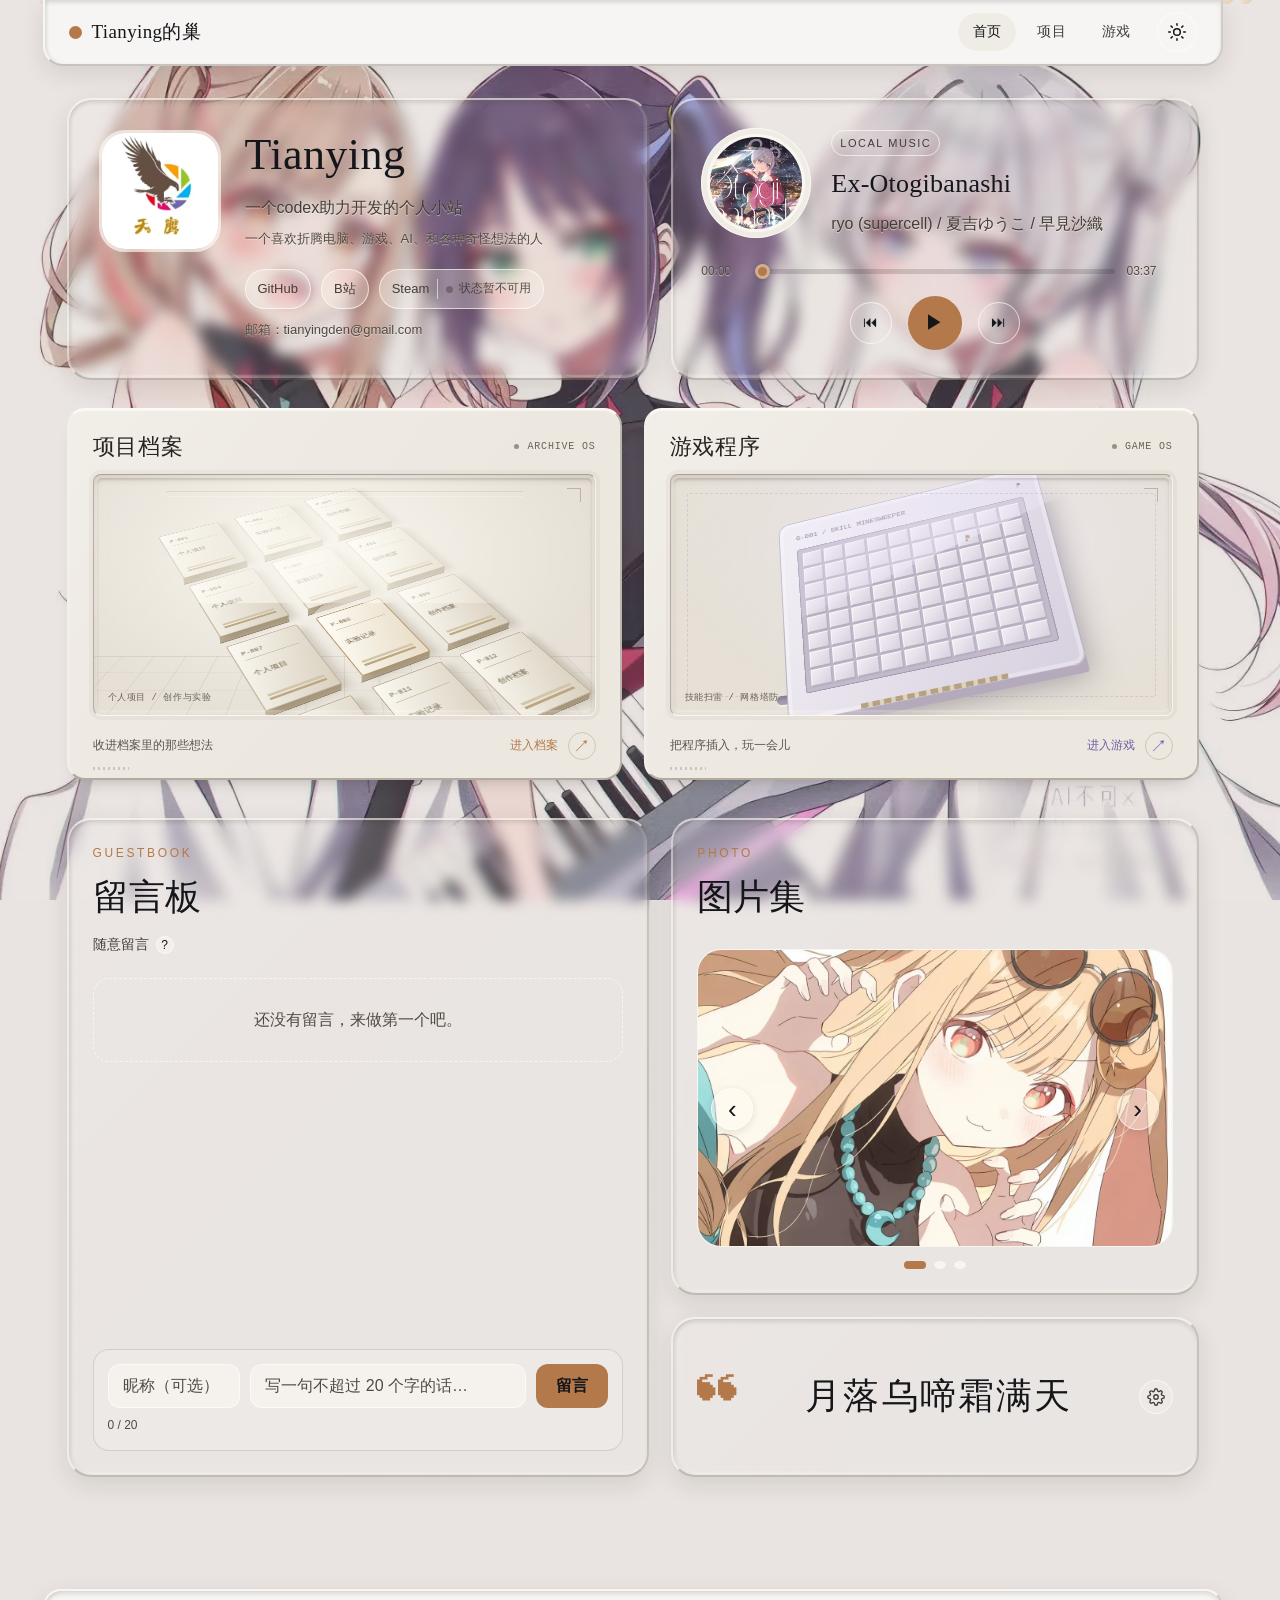
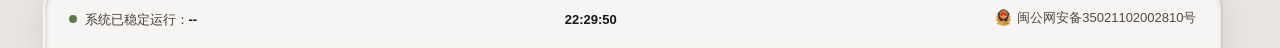
==== index.html @ c77d0d75 "Add responsive miniature access terminals to homepage" ====
<!DOCTYPE html>
<html lang="zh-CN">
<head>
  <meta charset="utf-8">
  <meta name="viewport" content="width=device-width, initial-scale=1">
  <link rel="icon" type="image/x-icon" href="favicon.ico">
  <title>Tianying的巢</title>
  <meta name="description" content="Tianying 的个人小站。">
  <script>
    // 兼容旧链接：/#game 直接进扫雷页（放在最前面，页面渲染前就跳走，不会闪）
    if (location.hash === "#game") {
      location.replace("minesweeper.html");
    }
  </script>
  <link rel="stylesheet" href="assets/css/tokens.css?v=5">
  <link rel="stylesheet" href="assets/css/style.css?v=19">
  <link rel="stylesheet" href="assets/css/home.css?v=3">
  <link rel="stylesheet" href="assets/css/home-access.css?v=1">
</head>
<body class="home-page" data-theme="light">
  <div class="bg" id="bg"></div>
  <div class="bg-particles" id="bgParticles" aria-hidden="true"></div>
  <div class="sakura" id="sakura" aria-hidden="true"></div>

  <header class="site-header">
    <div class="site-brand">
      <span class="brand-mark"></span>
      <span id="brandText">Tianying的巢</span>
    </div>
    <div class="header-actions">
      <nav class="site-nav-links" aria-label="主导航">
        <a class="nav-link is-current" href="index.html" aria-current="page">首页</a>
        <a class="nav-link" href="projects.html">项目</a>
        <a class="nav-link" href="games.html">游戏</a>
      </nav>
      <button class="icon-button theme-toggle" id="themeToggle" type="button" aria-label="切换日间和夜间模式" title="切换日间和夜间模式">
        <svg class="icon-sun" viewBox="0 0 24 24" width="20" height="20" aria-hidden="true">
          <circle cx="12" cy="12" r="4"></circle>
          <path d="M12 2v2M12 20v2M4.93 4.93l1.42 1.42M17.66 17.66l1.41 1.41M2 12h2M20 12h2M4.93 19.07l1.42-1.42M17.66 6.34l1.41-1.41"></path>
        </svg>
        <svg class="icon-moon" viewBox="0 0 24 24" width="20" height="20" aria-hidden="true">
          <path d="M21 12.8A9 9 0 1 1 11.2 3 7 7 0 0 0 21 12.8Z"></path>
        </svg>
      </button>
    </div>
  </header>

  <main class="page">
    <section class="hero">
      <article class="card profile-card">
        <img class="avatar" id="avatarImg" src="assets/img/avatar.webp" width="300" height="300" alt="头像">
        <div class="profile-content">
          <h1 id="nameText">Tianying</h1>
          <p class="intro" id="introText">一个正在慢慢长大的个人小站。</p>
          <p class="sub-intro">一个喜欢折腾电脑、游戏、AI、和各种奇怪想法的人</p>
          <div class="social-links" id="socialLinks"></div>
          <p class="contact-line">邮箱：tianyingden@gmail.com</p>
        </div>
      </article>

      <article class="card music-card">
        <div class="music-head">
          <div class="record-wrap">
            <img class="music-cover" id="musicCover" src="assets/img/music-cover.webp" width="512" height="512" alt="专辑封面">
          </div>
          <div class="music-meta">
            <span class="music-source">LOCAL MUSIC</span>
            <h2 id="musicTitle">未命名曲目</h2>
            <p id="musicArtist">Tianying</p>
          </div>
        </div>
        <div class="music-progress">
          <span id="currentTime">00:00</span>
          <input id="musicProgress" class="progress" type="range" min="0" max="100" value="0" aria-label="播放进度">
          <span id="totalTime">00:00</span>
        </div>
        <div class="music-controls">
          <button class="round-button" id="musicPrev" type="button" aria-label="上一首">&#9198;</button>
          <button class="round-button play-button" id="musicPlay" type="button" aria-label="播放">&#9654;</button>
          <button class="round-button" id="musicNext" type="button" aria-label="下一首">&#9197;</button>
        </div>
        <audio id="musicAudio" preload="metadata"></audio>
      </article>
    </section>

    <section class="access-terminals" aria-label="接入终端">
      <a class="access-terminal" data-world="archives" href="projects.html" aria-label="进入项目档案">
        <div class="access-label"><h2>项目档案</h2><span class="access-id"><i></i>ARCHIVE OS</span></div>
        <div class="access-window" aria-hidden="true">
          <div class="access-world"><div class="archive-room"></div><div class="archive-array"></div></div>
          <span class="access-coordinate">个人项目 / 创作与实验</span><span class="access-corner"></span>
        </div>
        <div class="access-footer"><p>收进档案里的那些想法</p><span class="access-enter">进入档案 <b aria-hidden="true">↗</b></span></div>
        <span class="access-vents" aria-hidden="true"></span>
      </a>
      <a class="access-terminal" data-world="games" href="games.html" aria-label="进入游戏程序">
        <div class="access-label"><h2>游戏程序</h2><span class="access-id"><i></i>GAME OS</span></div>
        <div class="access-window" aria-hidden="true">
          <div class="access-world"><div class="program-room"></div><div class="program-slot"></div>
            <div class="program-cartridge"><div class="program-label"><span>G-001 / SKILL MINESWEEPER</span><span>⚑</span></div><div class="preview-board"></div><span class="program-hit"></span><span class="program-contact"></span></div>
          </div>
          <span class="access-coordinate">技能扫雷 / 网格塔防</span><span class="access-corner"></span>
        </div>
        <div class="access-footer"><p>把程序插入，玩一会儿</p><span class="access-enter">进入游戏 <b aria-hidden="true">↗</b></span></div>
        <span class="access-vents" aria-hidden="true"></span>
      </a>
    </section>

    <section class="recent-games" id="recentGames" hidden>
      <p class="recent-games-title">最近在玩</p>
      <ul class="recent-games-list" id="recentGamesList"></ul>
    </section>

    <div class="community-grid">
      <section class="content-section guestbook-section" id="guestbookSection">
        <div class="section-heading">
          <p class="eyebrow">GUESTBOOK</p>
          <h2>留言板</h2>
          <p class="section-note note-with-help">
            <span>随意留言</span>
            <button class="help-button" id="guestbookHelp" type="button" aria-label="查看留言规则">
              ?
              <span class="help-tooltip" role="tooltip">最长 20 个字，最多保留 5 条</span>
            </button>
          </p>
        </div>
        <div class="message-list" id="messageList">
          <p class="empty-hint">还没有留言，来做第一个吧。</p>
        </div>
        <form class="message-form" id="messageForm">
          <div class="form-row">
            <input id="guestName" name="name" type="text" maxlength="12" placeholder="昵称（可选）" autocomplete="nickname">
            <input id="guestMessage" name="message" type="text" maxlength="20" placeholder="写一句不超过 20 个字的话…" required>
            <button class="primary-button" type="submit">留言</button>
          </div>
          <div class="form-hint">
            <span id="charCount">0 / 20</span>
            <span id="messageStatus" role="status"></span>
          </div>
        </form>
      </section>

      <div class="gallery-column">
        <section class="content-section gallery-section" id="gallerySection">
          <div class="section-heading">
            <p class="eyebrow">PHOTO</p>
            <h2>图片集</h2>
          </div>
          <div class="gallery-carousel" id="galleryCarousel">
            <button class="carousel-arrow prev" id="galleryPrev" type="button" aria-label="上一张">&#8249;</button>
            <div class="carousel-viewport">
              <div class="carousel-track" id="galleryTrack"></div>
            </div>
            <button class="carousel-arrow next" id="galleryNext" type="button" aria-label="下一张">&#8250;</button>
            <div class="carousel-dots" id="galleryDots" aria-hidden="true"></div>
          </div>
        </section>

        <section class="quote-block">
          <span class="quote-deco" aria-hidden="true">❝</span>
          <p class="motto" id="mottoText">月落乌啼霜满天</p>
          <button class="motto-swap" id="mottoSwap" type="button" aria-label="换一句随笔">
            <svg viewBox="0 0 24 24" width="18" height="18" aria-hidden="true">
              <circle cx="12" cy="12" r="3" />
              <path d="M19.4 15a1.65 1.65 0 0 0 .33 1.82l.06.06a2 2 0 1 1-2.83 2.83l-.06-.06a1.65 1.65 0 0 0-1.82-.33 1.65 1.65 0 0 0-1 1.51V21a2 2 0 1 1-4 0v-.09a1.65 1.65 0 0 0-1-1.51 1.65 1.65 0 0 0-1.82.33l-.06.06a2 2 0 1 1-2.83-2.83l.06-.06a1.65 1.65 0 0 0 .33-1.82 1.65 1.65 0 0 0-1.51-1H3a2 2 0 1 1 0-4h.09a1.65 1.65 0 0 0 1.51-1 1.65 1.65 0 0 0-.33-1.82l-.06-.06a2 2 0 1 1 2.83-2.83l.06.06a1.65 1.65 0 0 0 1.82.33h.01a1.65 1.65 0 0 0 1-1.51V3a2 2 0 1 1 4 0v.09a1.65 1.65 0 0 0 1 1.51h.01a1.65 1.65 0 0 0 1.82-.33l.06-.06a2 2 0 1 1 2.83 2.83l-.06.06a1.65 1.65 0 0 0-.33 1.82v.01a1.65 1.65 0 0 0 1.51 1H21a2 2 0 1 1 0 4h-.09a1.65 1.65 0 0 0-1.51 1Z" />
            </svg>
          </button>
        </section>
      </div>

    </div>

  </main>

  <footer class="site-footer">
    <div class="footer-status">
      <span class="status-dot" aria-hidden="true"></span>
      <span>系统已稳定运行：<strong id="uptimeText">--</strong></span>
    </div>
    <div class="footer-time">
      <span id="clockText">--:--:--</span>
    </div>
    <div class="footer-legal">
      <div class="footer-icp" id="icpText"></div>
      <div class="footer-icp footer-gongan">
        <a href="https://beian.mps.gov.cn/#/query/webSearch?code=35021102002810" target="_blank" rel="noopener noreferrer"><img src="assets/img/gongan-beian.webp" width="62" height="67" alt="">闽公网安备35021102002810号</a>
      </div>
    </div>
  </footer>

  <div class="lightbox" id="lightbox" hidden>
    <button class="lightbox-close" id="lightboxClose" type="button" aria-label="关闭">×</button>
    <img id="lightboxImg" src="[data-uri]" alt="照片大图">
    <p id="lightboxCaption"></p>
  </div>

  <script src="assets/js/main.js?v=14"></script>
  <script src="assets/js/home-access.js?v=1"></script>
</body>
</html>
---- assets/css/tokens.css ----
/* ==========================================================================
   天鹰站 · 设计令牌
   ------------------------------------------------------------------------
   全站统一的颜色 / 字体 / 字阶 / 间距 / 动效曲线。
   设计语言以项目档案页（archive.css，参考 Rhine Lab Analysis OS）为事实标准，
   这里把它抽成公用令牌，供档案页与游戏页共同引用。

   色彩预算（重要，改色前先读）：
     骨白占画面 70% 以上，墨色只用于文字与轮廓，灰只做层级。
     褐 = 我方 / 可交互；钢蓝 = 敌方；暗金 = 强化与胜利；暗红 = 危险；
     鼠尾草绿 = 升级后的增益数值（只出现在属性对比里）。
     暗红任何时刻不得超过画面 5%——它一出现就意味着出事了，
     天天都在亮的颜色等于没有颜色。
   ========================================================================== */

:root {
  /* --- 基底：骨白与墨 ------------------------------------------------- */
  --tk-bone: #f6f5f3;          /* 画面底色 */
  --tk-bone-warm: #efece6;     /* 次级底色（卡面、凹陷） */
  --tk-file: #ffffff;          /* 档案 / 卡片面 */
  --tk-ink: #14161a;           /* 正文与轮廓 */

  /* --- 灰阶：只做层级，不承担信息 ------------------------------------ */
  --tk-muted: rgba(20, 22, 26, 0.46);
  --tk-faint: rgba(20, 22, 26, 0.26);
  --tk-line: rgba(20, 22, 26, 0.16);
  --tk-hair: rgba(20, 22, 26, 0.08);

  /* --- 语义色：各有唯一职责，不互相串用 ------------------------------ */
  --tk-accent: #b4794a;        /* 褐 · 我方、可交互、当前选中 */
  --tk-steel: #4a6b82;         /* 钢蓝 · 敌方、冷调工业 */
  --tk-gold: #9a7b3f;          /* 暗金 · 强化、升级、胜利 */
  --tk-alert: #9c4a3f;         /* 暗红 · 危险（严格限量） */
  --tk-gain: #5f7a4f;          /* 鼠尾草绿 · 升级后的增益值。
                                  刻意选闷的橄榄绿而非鲜绿——鲜绿在骨白+褐的底子上
                                  会跳得像超市促销标签，这个绿和暖褐是邻居。 */

  /* 语义色的淡底，用于填充与光圈，避免直接拿实色铺大面积 */
  --tk-accent-soft: rgba(180, 121, 74, 0.14);
  --tk-steel-soft: rgba(74, 107, 130, 0.14);
  --tk-gold-soft: rgba(154, 123, 63, 0.16);
  --tk-alert-soft: rgba(156, 74, 63, 0.14);
  --tk-gain-soft: rgba(95, 122, 79, 0.14);

  /* --- 字体 ----------------------------------------------------------- */
  --tk-sans: -apple-system, BlinkMacSystemFont, "Segoe UI", "PingFang SC", "Microsoft YaHei", "Helvetica Neue", Arial, sans-serif;
  --tk-mono: ui-monospace, "SF Mono", "Cascadia Mono", Consolas, "Liberation Mono", monospace;

  /* --- 字阶：靠大小反差建立层级，不靠加框加底色 ---------------------- */
  --tk-display: clamp(20px, 2.5vw, 34px);  /* 左上角巨号标题 */
  --tk-title: clamp(16px, 1.5vw, 20px);    /* 区块标题 */
  --tk-body: 13px;                          /* 正文 */
  --tk-label: 11px;                         /* 等宽小标签（仪器感来源） */
  --tk-micro: 10.5px;                       /* 编号、极小注记 */

  --tk-track-label: 0.14em;   /* 小标签的字距：压开才像仪器读数 */
  --tk-track-display: 0.02em;

  /* --- 间距梯 --------------------------------------------------------- */
  --tk-gap-1: 4px;
  --tk-gap-2: 8px;
  --tk-gap-3: 14px;
  --tk-gap-4: 22px;
  --tk-gap-5: 34px;
  --tk-edge: clamp(18px, 3.2vw, 52px);     /* 页面四边留白 */
  --tk-top: clamp(88px, 12vh, 122px);      /* 顶部 HUD 起始高度 */

  /* --- 形状 ----------------------------------------------------------- */
  --tk-radius: 3px;            /* 克制的圆角：几乎是直角 */
  --tk-radius-lg: 6px;
  --tk-border: 1px;

  /* --- 动效：全站只用这两条曲线 --------------------------------------- */
  --tk-ease: cubic-bezier(0.32, 0.02, 0.2, 1);      /* 位移、变换 */
  --tk-ease-soft: cubic-bezier(0.3, 0, 0.2, 1);     /* 淡入淡出 */
  --tk-dur-fast: 0.18s;
  --tk-dur: 0.4s;
  --tk-dur-slow: 0.6s;
}

/* 游戏页靠近项目页 3D 场景的暖白观感，避免大面积纯白。 */
body.minesweeper-page,
body.tower-page {
  --tk-bone: #e9e4e1;
  --tk-file: #f5f2ed;
  --tk-paper: #f7f4ee;
}
---- assets/css/style.css ----
:root {
  --bg-0: #070a18;
  --bg-1: #141833;
  --bg-2: #24153b;
  --bg-3: #3a1636;
  --glass: rgba(20, 24, 51, 0.38);
  --glass-strong: rgba(20, 24, 51, 0.78);
  --glass-border: rgba(255, 255, 255, 0.14);
  --text: #f7f7ff;
  --muted: #aab0cf;
  --muted-2: #7f86ad;
  --accent: #6d6df6;
  --accent-2: #f472b6;
  --accent-soft: rgba(109, 109, 246, 0.22);
  --danger: #fb7185;
  --online: #34d399;
  --chip: rgba(255, 255, 255, 0.07);
  --track: rgba(255, 255, 255, 0.15);
  --radius-lg: 24px;
  --radius-md: 16px;
  --shadow: 0 24px 60px rgba(0, 0, 0, 0.38);
  --serif: Georgia, "Times New Roman", "Songti SC", serif;
}

body[data-theme="light"] {
  --bg-0: #eef1ff;
  --bg-1: #f7f0fa;
  --bg-2: #fdeef7;
  --bg-3: #e6e9ff;
  --glass: rgba(255, 255, 255, 0.38);
  --glass-strong: rgba(255, 255, 255, 0.88);
  --glass-border: rgba(60, 65, 105, 0.22);
  --text: #20233d;
  --muted: #5a6079;
  --muted-2: #61677f;
  --accent: #5a56e8;
  --accent-2: #d94f9c;
  --accent-soft: rgba(90, 86, 232, 0.14);
  --online: #0f9d63;
  --chip: rgba(255, 255, 255, 0.55);
  --track: rgba(60, 65, 105, 0.18);
  --shadow: 0 24px 60px rgba(90, 95, 160, 0.18);
}

* {
  box-sizing: border-box;
}

html {
  scroll-behavior: smooth;
  /* 三页的滚动条占位保持一致，顶栏位置才不会因为有没有滚动条而左右偏移 */
  scrollbar-gutter: stable;
}

body {
  margin: 0;
  min-height: 100vh;
  color: var(--text);
  background: var(--bg-0);
  font-family: -apple-system, BlinkMacSystemFont, "Segoe UI", "Microsoft YaHei", sans-serif;
  line-height: 1.65;
  transition: color 0.25s ease, background 0.25s ease;
}

button,
input,
textarea {
  font: inherit;
}

button,
a {
  -webkit-tap-highlight-color: transparent;
}

a {
  color: inherit;
  text-decoration: none;
}

.bg {
  position: fixed;
  inset: 0;
  z-index: -3;
  background:
    radial-gradient(circle at 18% 18%, rgba(109, 109, 246, 0.34), transparent 34%),
    radial-gradient(circle at 82% 22%, rgba(244, 114, 182, 0.22), transparent 30%),
    radial-gradient(circle at 55% 90%, rgba(56, 189, 248, 0.18), transparent 34%),
    linear-gradient(145deg, var(--bg-0) 0%, var(--bg-1) 45%, var(--bg-2) 75%, var(--bg-3) 100%);
  background-position: center;
  background-size: cover;
}

.bg.has-image {
  background-image: linear-gradient(180deg, rgba(255, 255, 255, 0.32), rgba(255, 255, 255, 0.48)), var(--bg-image);
  background-size: cover, cover;
  background-position: center, center;
  background-repeat: no-repeat, no-repeat;
}

body[data-theme="light"] .recent-game-time { color: #a32f72; }

body[data-theme="dark"] .bg.has-image {
  background-image: linear-gradient(180deg, rgba(7, 10, 24, 0.18), rgba(7, 10, 24, 0.42)), var(--bg-image);
  background-size: cover, cover;
  background-position: center, center;
  background-repeat: no-repeat, no-repeat;
}

.bg-particles {
  position: fixed;
  inset: 0;
  z-index: -2;
  pointer-events: none;
  overflow: hidden;
}

.sakura {
  position: fixed;
  inset: 0;
  z-index: 2;
  pointer-events: none;
  overflow: hidden;
  opacity: 0;
  transition: opacity 0.35s ease;
}

body[data-theme="light"] .sakura {
  opacity: 1;
}

.petal {
  position: absolute;
  top: -18px;
  width: 15px;
  height: 22px;
  border-radius: 70% 15% 70% 15%;
  background: linear-gradient(135deg, #fff4f8, #ffd8e7 55%, #f7b7ce);
  box-shadow: 0 0 10px rgba(255, 180, 205, 0.4);
  animation: petal-fall linear infinite;
  opacity: 0.85;
}

body[data-theme="light"] .motto,
body[data-theme="light"] .section-heading h2,
body[data-theme="light"] .section-note,
body[data-theme="light"] .profile-content h1,
body[data-theme="light"] .music-meta h2 {
  text-shadow: 0 1px 2px rgba(255, 255, 255, 0.92), 0 2px 14px rgba(255, 255, 255, 0.8);
}

@keyframes petal-fall {
  0% {
    transform: translate3d(0, -4vh, 0) rotate(0deg) scale(var(--petal-scale, 1));
  }
  25% {
    transform: translate3d(-36px, 28vh, 0) rotate(95deg) scale(var(--petal-scale, 1));
  }
  50% {
    transform: translate3d(30px, 56vh, 0) rotate(190deg) scale(var(--petal-scale, 1));
  }
  75% {
    transform: translate3d(-26px, 84vh, 0) rotate(285deg) scale(var(--petal-scale, 1));
  }
  100% {
    transform: translate3d(16px, 116vh, 0) rotate(380deg) scale(var(--petal-scale, 1));
  }
}

.particle {
  position: absolute;
  bottom: -12px;
  border-radius: 50%;
  background: rgba(255, 255, 255, 0.72);
  box-shadow: 0 0 12px rgba(173, 173, 255, 0.8);
  animation: float-up linear infinite;
  opacity: 0;
}

body[data-theme="light"] .particle {
  background: rgba(90, 86, 232, 0.32);
  box-shadow: 0 0 10px rgba(90, 86, 232, 0.4);
}

@keyframes float-up {
  0% {
    transform: translateY(0) translateX(0) scale(0.6);
    opacity: 0;
  }
  12% {
    opacity: 0.75;
  }
  88% {
    opacity: 0.5;
  }
  100% {
    transform: translateY(-110vh) translateX(28px) scale(1.15);
    opacity: 0;
  }
}

.site-header {
  position: sticky;
  top: 0;
  z-index: 20;
  display: flex;
  align-items: center;
  justify-content: space-between;
  max-width: 1180px;
  margin: 0 auto;
  padding: 12px 24px;
  border: 1px solid var(--glass-border);
  border-top: 0;
  border-radius: 0 0 20px 20px;
  background: var(--glass);
  -webkit-backdrop-filter: blur(18px);
  backdrop-filter: blur(18px);
}

.site-brand {
  display: flex;
  align-items: center;
  gap: 10px;
  font-family: var(--serif);
  font-size: 19px;
  letter-spacing: 0.02em;
}

.brand-mark {
  width: 13px;
  height: 13px;
  border-radius: 50%;
  background: linear-gradient(135deg, var(--accent), var(--accent-2));
  box-shadow: 0 0 14px rgba(109, 109, 246, 0.9);
}

.icon-button,
.round-button,
.lightbox-close {
  display: inline-flex;
  align-items: center;
  justify-content: center;
  border: 1px solid var(--glass-border);
  background: rgba(255, 255, 255, 0.06);
  color: var(--text);
  cursor: pointer;
  transition: transform 0.18s ease, background 0.18s ease, border-color 0.18s ease;
}

.icon-button:hover,
.round-button:hover,
.lightbox-close:hover {
  transform: translateY(-1px);
  border-color: rgba(109, 109, 246, 0.65);
  background: rgba(109, 109, 246, 0.16);
}

.icon-button {
  width: 40px;
  height: 40px;
  border-radius: 50%;
}

.icon-button svg {
  fill: none;
  stroke: currentColor;
  stroke-width: 1.8;
  stroke-linecap: round;
  stroke-linejoin: round;
}

body[data-theme="dark"] .icon-sun {
  display: none;
}

body[data-theme="light"] .icon-moon {
  display: none;
}

.page {
  max-width: 1180px;
  margin: 0 auto;
  padding: 32px 24px 72px;
}

.hero {
  display: grid;
  grid-template-columns: minmax(0, 1.05fr) minmax(0, 0.95fr);
  gap: 22px;
  align-items: stretch;
}

.card {
  position: relative;
  overflow: hidden;
  border: 1px solid var(--glass-border);
  border-radius: var(--radius-lg);
  background: var(--glass);
  -webkit-backdrop-filter: blur(12px);
  backdrop-filter: blur(12px);
  box-shadow: var(--shadow);
}

.card::after {
  content: "";
  position: absolute;
  inset: 0;
  border-radius: inherit;
  pointer-events: none;
  background: linear-gradient(135deg, rgba(255, 255, 255, 0.13), transparent 42%);
}

.profile-card {
  display: flex;
  gap: 24px;
  padding: 30px;
  min-height: 280px;
}

.avatar {
  flex: 0 0 auto;
  width: 122px;
  height: 122px;
  border: 3px solid rgba(109, 109, 246, 0.8);
  border-radius: 26px;
  object-fit: cover;
  box-shadow: 0 0 34px rgba(109, 109, 246, 0.35);
}

.profile-content {
  min-width: 0;
}

.profile-content h1,
.music-meta h2 {
  margin: 0;
  font-family: var(--serif);
  font-weight: 500;
  letter-spacing: 0.01em;
}

.profile-content h1 {
  font-size: clamp(30px, 4vw, 44px);
  line-height: 1.12;
}

.intro {
  margin: 16px 0 24px;
  color: var(--muted);
  font-size: 16px;
}

.sub-intro {
  margin: -18px 0 20px;
  color: var(--muted-2);
  font-size: 13px;
}

.social-links {
  display: flex;
  flex-wrap: wrap;
  gap: 10px;
}

.social-link {
  display: inline-flex;
  align-items: center;
  justify-content: center;
  min-width: 40px;
  height: 40px;
  padding: 0 12px;
  border: 1px solid var(--glass-border);
  border-radius: 999px;
  background: rgba(255, 255, 255, 0.055);
  color: var(--muted);
  font-size: 13px;
  transition: color 0.18s ease, border-color 0.18s ease, transform 0.18s ease;
}

.social-link:hover {
  color: var(--text);
  border-color: var(--accent);
  transform: translateY(-2px);
}

.steam-link {
  gap: 8px;
}

.steam-status {
  display: inline-flex;
  align-items: center;
  padding-left: 8px;
  border-left: 1px solid var(--glass-border);
  color: var(--muted);
  font-size: 12px;
  white-space: nowrap;
  opacity: 0.9;
}

.steam-status::before {
  content: "";
  flex: 0 0 auto;
  width: 7px;
  height: 7px;
  margin-right: 6px;
  border-radius: 50%;
  background: currentColor;
  opacity: 0.5;
}

.steam-status.is-online {
  color: var(--online);
}

.steam-status.is-online::before {
  opacity: 1;
  box-shadow: 0 0 8px currentColor;
}

.recent-games {
  display: flex;
  align-items: center;
  gap: 16px;
  margin: 22px 0 0;
  padding: 13px 20px;
  border: 1px solid var(--glass-border);
  border-radius: var(--radius-md);
  background: var(--glass);
  -webkit-backdrop-filter: blur(12px);
  backdrop-filter: blur(12px);
}

.recent-games[hidden] {
  display: none;
}

.recent-games-title {
  flex: 0 0 auto;
  margin: 0;
  color: var(--muted);
  font-size: 11px;
  letter-spacing: 0.14em;
  text-transform: uppercase;
}

.recent-games-list {
  display: flex;
  flex-wrap: wrap;
  gap: 8px;
  margin: 0;
  padding: 0;
  list-style: none;
}

.recent-game {
  display: inline-flex;
  align-items: center;
  gap: 7px;
  max-width: 100%;
  padding: 5px 11px;
  border: 1px solid var(--glass-border);
  border-radius: 999px;
  background: var(--chip);
  font-size: 12.5px;
  color: var(--muted);
}

.recent-game-icon {
  flex: 0 0 auto;
  width: 18px;
  height: 18px;
  border-radius: 4px;
}

.recent-game-name {
  overflow: hidden;
  max-width: 200px;
  color: var(--text);
  text-overflow: ellipsis;
  white-space: nowrap;
}

.recent-game-time {
  color: var(--accent-2);
  font-size: 11.5px;
  font-variant-numeric: tabular-nums;
  white-space: nowrap;
}

.contact-line {
  margin: 10px 0 0;
  color: var(--muted-2);
  font-size: 13px;
}

.music-card {
  padding: 28px;
  min-height: 280px;
}

.music-head {
  display: flex;
  align-items: center;
  gap: 20px;
}

.record-wrap {
  flex: 0 0 auto;
  width: 110px;
  height: 110px;
  border-radius: 50%;
  padding: 6px;
  background: conic-gradient(from 0deg, var(--accent), var(--accent-2), var(--accent));
  box-shadow: 0 0 30px rgba(109, 109, 246, 0.28);
}

.record-wrap.playing {
  animation: spin 8s linear infinite;
}

.music-cover {
  width: 100%;
  height: 100%;
  border-radius: 50%;
  object-fit: cover;
  border: 3px solid rgba(20, 24, 51, 0.85);
}

@keyframes spin {
  to {
    transform: rotate(360deg);
  }
}

.music-meta {
  min-width: 0;
}

.music-source {
  display: inline-block;
  margin-bottom: 7px;
  padding: 3px 8px;
  border: 1px solid var(--glass-border);
  border-radius: 999px;
  color: var(--muted-2);
  font-size: 11px;
  letter-spacing: 0.14em;
}

.music-meta h2 {
  overflow: hidden;
  font-size: 26px;
  text-overflow: ellipsis;
  white-space: nowrap;
}

.music-meta p {
  margin: 5px 0 0;
  color: var(--muted);
}

.music-progress {
  display: grid;
  grid-template-columns: 42px 1fr 42px;
  gap: 12px;
  align-items: center;
  margin: 24px 0 14px;
  color: var(--muted-2);
  font-variant-numeric: tabular-nums;
  font-size: 12px;
}

.progress {
  width: 100%;
  height: 5px;
  margin: 0;
  appearance: none;
  -webkit-appearance: none;
  border-radius: 999px;
  background: linear-gradient(90deg, var(--accent) 0%, var(--accent) var(--value, 0%), var(--track) var(--value, 0%), var(--track) 100%);
  cursor: pointer;
}

.progress::-webkit-slider-thumb {
  width: 15px;
  height: 15px;
  appearance: none;
  -webkit-appearance: none;
  border: 3px solid #fff;
  border-radius: 50%;
  background: var(--accent);
  box-shadow: 0 0 12px rgba(109, 109, 246, 0.8);
}

.music-controls {
  display: flex;
  align-items: center;
  justify-content: center;
  gap: 16px;
}

.round-button {
  width: 42px;
  height: 42px;
  border-radius: 50%;
  font-size: 15px;
}

.round-button.play-button {
  width: 54px;
  height: 54px;
  border: 0;
  background: linear-gradient(135deg, var(--accent), var(--accent-2));
  color: #fff;
  font-size: 19px;
  box-shadow: 0 10px 28px rgba(109, 109, 246, 0.4);
}

.quote-block {
  display: flex;
  align-items: center;
  justify-content: center;
  gap: 14px;
  margin: 28px 0 8px;
  padding: 22px;
  border: 1px solid var(--glass-border);
  border-radius: var(--radius-md);
  background: rgba(255, 255, 255, 0.62);
  -webkit-backdrop-filter: blur(10px);
  backdrop-filter: blur(10px);
  text-align: center;
}

body[data-theme="dark"] .quote-block {
  background: rgba(255, 255, 255, 0.035);
}

.quote-deco {
  color: var(--accent-2);
  font-family: var(--serif);
  font-size: 42px;
  line-height: 1;
}

.motto {
  margin: 0;
  flex: 1;
  text-align: center;
  font-family: var(--serif);
  font-size: clamp(20px, 3vw, 28px);
  letter-spacing: 0.06em;
}

.motto-swap {
  display: inline-flex;
  align-items: center;
  justify-content: center;
  flex: 0 0 auto;
  width: 34px;
  height: 34px;
  padding: 0;
  border: 1px solid var(--glass-border);
  border-radius: 50%;
  background: rgba(255, 255, 255, 0.18);
  color: var(--muted);
  cursor: pointer;
  transition: transform 0.22s ease, border-color 0.18s ease, color 0.18s ease;
}

.motto-swap:hover {
  color: var(--text);
  border-color: var(--accent);
  transform: rotate(30deg);
}

.motto-swap svg {
  fill: none;
  stroke: currentColor;
  stroke-width: 1.8;
  stroke-linecap: round;
  stroke-linejoin: round;
}

.content-section {
  margin-top: 46px;
}

.section-heading {
  margin-bottom: 22px;
}

.eyebrow {
  margin: 0 0 4px;
  color: var(--accent);
  font-size: 12px;
  letter-spacing: 0.22em;
}

.section-heading h2 {
  margin: 0;
  font-family: var(--serif);
  font-size: clamp(26px, 4vw, 36px);
  font-weight: 500;
}

.section-note {
  margin: 6px 0 0;
  color: var(--muted);
  font-size: 14px;
}

.note-with-help {
  display: flex;
  align-items: center;
  gap: 7px;
}

.help-button {
  position: relative;
  width: 18px;
  height: 18px;
  padding: 0;
  border: 1px solid var(--glass-border);
  border-radius: 50%;
  background: rgba(255, 255, 255, 0.08);
  color: var(--muted);
  font-size: 12px;
  line-height: 1;
  cursor: pointer;
}

body[data-theme="light"] .help-button {
  color: #20233d;
  border-color: rgba(60, 65, 105, 0.3);
  background: rgba(255, 255, 255, 0.66);
}

body[data-theme="light"] .form-row input {
  border-color: rgba(60, 65, 105, 0.22);
  background: rgba(255, 255, 255, 0.72);
}

body[data-theme="light"] .form-row input::placeholder {
  color: #6b7290;
}

body[data-theme="light"] .eyebrow {
  color: #4643cf;
  text-shadow: 0 1px 8px rgba(255, 255, 255, 0.85);
}

body[data-theme="light"] .music-source {
  color: #555b77;
}

.help-tooltip {
  position: absolute;
  left: 50%;
  bottom: calc(100% + 8px);
  z-index: 5;
  width: max-content;
  max-width: 240px;
  padding: 7px 10px;
  border: 1px solid var(--glass-border);
  border-radius: 9px;
  background: var(--glass-strong);
  color: var(--text);
  font-size: 12px;
  opacity: 0;
  pointer-events: none;
  transform: translate(-50%, 4px);
  transition: opacity 0.18s ease, transform 0.18s ease;
  box-shadow: 0 10px 28px rgba(0, 0, 0, 0.22);
}

.help-button:hover .help-tooltip,
.help-button:focus-visible .help-tooltip,
.help-button.tooltip-open .help-tooltip {
  opacity: 1;
  transform: translate(-50%, 0);
}

.message-list {
  display: grid;
  gap: 12px;
  margin-bottom: 18px;
}

.empty-hint {
  margin: 0;
  padding: 20px;
  border: 1px dashed var(--glass-border);
  border-radius: var(--radius-md);
  color: var(--muted-2);
  text-align: center;
}

.message-item {
  display: flex;
  align-items: flex-start;
  gap: 14px;
  padding: 16px 18px;
  border: 1px solid var(--glass-border);
  border-radius: var(--radius-md);
  background: var(--glass);
  -webkit-backdrop-filter: blur(10px);
  backdrop-filter: blur(10px);
}

.message-avatar {
  flex: 0 0 auto;
  width: 38px;
  height: 38px;
  display: grid;
  place-items: center;
  border-radius: 50%;
  background: linear-gradient(135deg, var(--accent), var(--accent-2));
  color: #fff;
  font-weight: 700;
}

.message-body {
  min-width: 0;
  flex: 1;
}

.message-meta {
  display: flex;
  align-items: baseline;
  gap: 10px;
  color: var(--muted-2);
  font-size: 12px;
}

.message-name {
  color: var(--text);
  font-weight: 600;
}

.message-text {
  margin: 4px 0 0;
  color: var(--muted);
}

.message-form {
  padding: 16px 18px;
  border: 1px solid var(--glass-border);
  border-radius: var(--radius-md);
  background: var(--glass);
  -webkit-backdrop-filter: blur(10px);
  backdrop-filter: blur(10px);
}

.form-row {
  display: grid;
  grid-template-columns: minmax(140px, 0.7fr) 1fr auto;
  gap: 10px;
}

.form-row input {
  min-width: 0;
  height: 44px;
  padding: 0 14px;
  border: 1px solid var(--glass-border);
  border-radius: 12px;
  outline: none;
  background: rgba(255, 255, 255, 0.06);
  color: var(--text);
  transition: border-color 0.18s ease, background 0.18s ease;
}

.form-row input::placeholder {
  color: var(--muted-2);
}

.form-row input:focus {
  border-color: var(--accent);
  background: rgba(109, 109, 246, 0.08);
}

.primary-button {
  height: 44px;
  padding: 0 20px;
  border: 0;
  border-radius: 12px;
  background: linear-gradient(135deg, var(--accent), var(--accent-2));
  color: #fff;
  cursor: pointer;
  font-weight: 600;
  transition: transform 0.18s ease, box-shadow 0.18s ease;
}

.primary-button:hover {
  transform: translateY(-1px);
  box-shadow: 0 10px 24px rgba(109, 109, 246, 0.35);
}

.primary-button:disabled {
  opacity: 0.55;
  cursor: not-allowed;
  transform: none;
  box-shadow: none;
}

.form-hint {
  display: flex;
  justify-content: space-between;
  margin-top: 8px;
  color: var(--muted-2);
  font-size: 12px;
}

.gallery-carousel {
  position: relative;
}

.carousel-viewport {
  overflow: hidden;
  border: 1px solid var(--glass-border);
  border-radius: var(--radius-lg);
  background: var(--glass);
  -webkit-backdrop-filter: blur(9px);
  backdrop-filter: blur(9px);
}

.carousel-track {
  display: flex;
  transition: transform 0.5s ease;
}

.gallery-slide {
  position: relative;
  flex: 0 0 100%;
  aspect-ratio: 16 / 8.2;
  overflow: hidden;
  cursor: zoom-in;
}

.gallery-slide img {
  width: 100%;
  height: 100%;
  object-fit: cover;
  display: block;
}

.gallery-caption {
  position: absolute;
  left: 0;
  right: 0;
  bottom: 0;
  margin: 0;
  padding: 34px 16px 14px;
  background: linear-gradient(180deg, transparent, rgba(0, 0, 0, 0.66));
  color: #fff;
  font-size: 14px;
}

.carousel-arrow {
  position: absolute;
  top: 50%;
  z-index: 3;
  width: 42px;
  height: 42px;
  border: 1px solid rgba(31, 35, 58, 0.18);
  border-radius: 50%;
  background: rgba(255, 255, 255, 0.8);
  color: #2b2f4a;
  font-size: 26px;
  line-height: 1;
  cursor: pointer;
  transform: translateY(-50%);
  -webkit-backdrop-filter: blur(10px);
  backdrop-filter: blur(10px);
  box-shadow: 0 4px 14px rgba(0, 0, 0, 0.25);
  transition: background 0.18s ease, transform 0.18s ease;
}

.carousel-arrow:hover {
  background: rgba(255, 255, 255, 0.95);
}

.carousel-arrow.prev {
  left: 14px;
}

.carousel-arrow.next {
  right: 14px;
}

.carousel-dots {
  display: flex;
  justify-content: center;
  gap: 8px;
  margin-top: 14px;
}

.carousel-dot {
  width: 8px;
  height: 8px;
  border: 0;
  border-radius: 50%;
  background: rgba(255, 255, 255, 0.35);
  cursor: pointer;
  transition: width 0.2s ease, background 0.2s ease;
}

body[data-theme="light"] .carousel-dot {
  background: rgba(96, 104, 140, 0.38);
}

.carousel-dot.active {
  width: 22px;
  border-radius: 999px;
  background: linear-gradient(90deg, var(--accent), var(--accent-2));
}

.site-footer {
  display: flex;
  align-items: center;
  justify-content: space-between;
  gap: 16px;
  max-width: 1180px;
  margin: 40px auto 0;
  padding: 16px 24px;
  border: 1px solid var(--glass-border);
  border-radius: 18px 18px 0 0;
  border-bottom: 0;
  background: var(--glass);
  -webkit-backdrop-filter: blur(18px);
  backdrop-filter: blur(18px);
  color: var(--muted);
  font-size: 13px;
}

.footer-status {
  display: flex;
  align-items: center;
  gap: 8px;
}

.footer-status strong,
.footer-time {
  color: var(--text);
  font-variant-numeric: tabular-nums;
  font-weight: 600;
}

.status-dot {
  width: 8px;
  height: 8px;
  border-radius: 50%;
  background: #34d399;
  box-shadow: 0 0 12px #34d399;
}

.footer-icp a {
  color: var(--muted-2);
}
.footer-legal {
  display: flex;
  align-items: center;
  gap: 12px;
  flex-wrap: wrap;
}

.footer-gongan a {
  display: inline-flex;
  align-items: center;
  gap: 6px;
}

.footer-gongan img {
  display: block;
  width: 15px;
  height: auto;
}

.lightbox {
  position: fixed;
  inset: 0;
  z-index: 50;
  display: grid;
  place-items: center;
  padding: 28px;
  background: rgba(4, 7, 18, 0.9);
  -webkit-backdrop-filter: blur(8px);
  backdrop-filter: blur(8px);
}

.lightbox[hidden] {
  display: none;
}

.lightbox img {
  display: block;
  max-width: 92vw;
  max-height: 82vh;
  border-radius: 12px;
  box-shadow: 0 30px 80px rgba(0, 0, 0, 0.6);
}

.lightbox p {
  margin: 12px 0 0;
  color: #fff;
  text-align: center;
}

.lightbox-close {
  position: fixed;
  top: 22px;
  right: 26px;
  width: 42px;
  height: 42px;
  border-radius: 50%;
  font-size: 25px;
}

@media (max-width: 900px) {
  .hero {
    grid-template-columns: 1fr;
  }

  .profile-card {
    min-height: 0;
  }

  .gallery-slide {
    aspect-ratio: 16 / 10;
  }


  .site-footer {
    flex-direction: column;
    align-items: flex-start;
    gap: 8px;
  }
}

@media (max-width: 620px) {
  .site-header {
    padding: 10px 16px;
  }

  .page {
    padding: 22px 14px 56px;
  }

  .profile-card {
    flex-direction: column;
    align-items: flex-start;
    padding: 22px;
  }

  .avatar {
    width: 94px;
    height: 94px;
    border-radius: 22px;
  }

  .music-card {
    padding: 22px;
  }

  .music-head {
    gap: 14px;
  }

  .record-wrap {
    width: 82px;
    height: 82px;
  }

  .music-meta h2 {
    font-size: 21px;
  }

  .form-row {
    grid-template-columns: 1fr;
  }

  .carousel-arrow {
    width: 34px;
    height: 34px;
    font-size: 20px;
  }

  .quote-block {
    gap: 10px;
  }

  .recent-games {
    flex-direction: column;
    align-items: flex-start;
    gap: 10px;
  }

  .lightbox img {
    max-width: 96vw;
  }
}

/* ------------------------------------------------------------------ 顶部导航
   三页（首页 / 项目 / 扫雷）共用同一套导航；跨文档切换时用 View Transitions
   做一个轻量淡入，不支持的浏览器退化为普通跳转。 */

@view-transition {
  navigation: auto;
}

.site-brand {
  text-decoration: none;
  color: inherit;
}

.header-actions {
  display: flex;
  align-items: center;
  gap: 10px;
  min-height: 40px;
  /* 每页都保留主题按钮的位置，导航不随按钮有无而移动。 */
  padding-right: 50px;
}

.site-header .theme-toggle {
  position: absolute;
  top: 50%;
  right: 24px;
  margin-top: -20px;
}

.site-nav-links {
  display: flex;
  align-items: center;
  gap: 4px;
  font-family: -apple-system, BlinkMacSystemFont, "Segoe UI", "Microsoft YaHei", sans-serif;
  flex-shrink: 0;
}

.nav-link {
  display: inline-flex;
  align-items: center;
  height: 40px;
  padding: 0 15px;
  border: 1px solid transparent;
  border-radius: 999px;
  color: var(--muted);
  font-size: 14px;
  letter-spacing: 0.02em;
  text-decoration: none;
  transition: color 0.18s ease, background 0.18s ease, border-color 0.18s ease;
}

.nav-link:hover {
  color: var(--text);
  background: rgba(255, 255, 255, 0.08);
}

.nav-link.is-current {
  color: var(--text);
  border-color: rgba(109, 109, 246, 0.45);
  background: rgba(109, 109, 246, 0.16);
}

@media (max-width: 620px) {
  .site-header {
    padding: 10px 14px;
  }

  .nav-link {
    height: 34px;
    padding: 0 11px;
    font-size: 13px;
  }

  .site-nav-links {
    gap: 2px;
  }

  .site-header .theme-toggle {
    right: 14px;
  }
}

@media (max-width: 480px) {
  /* 窄屏将导航放在独立一行，给站名和主题按钮留足空间。 */
  .site-header {
    display: grid;
    grid-template-columns: minmax(0, 1fr) 40px;
    row-gap: 6px;
  }

  .site-header .site-brand {
    min-height: 40px;
  }

  .header-actions {
    grid-column: 1 / -1;
    justify-content: center;
    min-height: 34px;
    padding-right: 0;
  }

  .site-header .theme-toggle {
    top: 10px;
    margin-top: 0;
  }
}
---- assets/css/home.css ----
/* 首页日间玻璃、夜间暖灰实体；共用档案终端的墨色与语义色。 */
body.home-page {
  --home-wallpaper: #e9e4e1; /* 与项目页 WebGL 场景底色一致。 */
  --bg-0: var(--home-wallpaper);
  --glass: rgba(255, 253, 246, 0.04);
  --glass-strong: rgba(255, 253, 246, 0.40);
  --glass-border: rgba(255, 253, 246, 0.65);
  --text: var(--tk-ink);
  --muted: #433d36;
  --muted-2: #514a41;
  --accent: var(--tk-accent);
  --accent-2: var(--tk-accent);
  --accent-soft: var(--tk-accent-soft);
  --danger: var(--tk-alert);
  --online: var(--tk-gain);
  --chip: var(--tk-bone-warm);
  --track: var(--tk-line);
  --shadow: 0 8px 24px rgba(20, 22, 26, 0.06);
}

body.home-page[data-theme="dark"] {
  --home-wallpaper: #242321;
  --glass: #aaa399;
  --glass-strong: #bbb4aa;
  --glass-border: rgba(238, 228, 212, 0.40);
  --text: #27241f;
  --muted: #454039;
  --muted-2: #565047;
  --accent: #754826;
  --accent-2: #754826;
  --accent-soft: rgba(205, 164, 127, 0.15);
  --online: #9aac89;
  --chip: #b5aca0;
  --track: rgba(39, 36, 31, 0.25);
  --shadow: 0 8px 24px rgba(0, 0, 0, 0.15);
}

body.home-page .bg {
  background: var(--home-wallpaper);
  isolation: isolate;
}

body.home-page .bg.has-image {
  background-color: var(--home-wallpaper);
  background-image: var(--bg-image);
  background-blend-mode: multiply;
  background-size: cover;
  background-position: center;
}

body.home-page .bg.has-image::after {
  content: "";
  position: absolute;
  inset: 0;
  background: var(--home-wallpaper);
  opacity: 0.12;
}

body.home-page[data-theme="dark"] .bg.has-image {
  background-image: var(--bg-image);
  background-blend-mode: normal;
}

body.home-page[data-theme="dark"] .bg.has-image::after {
  opacity: 0.44;
}

/* 内容玻璃保留背景的颜色，以模糊、边缘反光和浅投影形成厚度。 */
body.home-page :is(.card, .quote-block, .recent-games, .content-section) {
  background: linear-gradient(135deg, rgba(255, 255, 255, 0.08), transparent 48%), var(--glass);
  border-color: var(--glass-border);
  -webkit-backdrop-filter: blur(7px) saturate(110%);
  backdrop-filter: blur(7px) saturate(110%);
}

/* 顶部与底部保留实体，避免导航随壁纸明暗变化。 */
body.home-page :is(.site-header, .site-footer) {
  background: var(--tk-bone);
  border-color: var(--tk-line);
  -webkit-backdrop-filter: none;
  backdrop-filter: none;
}

body.home-page[data-theme="dark"] :is(.site-header, .site-footer, .card,
  .quote-block, .recent-games, .content-section) {
  background: var(--glass);
  -webkit-backdrop-filter: none;
  backdrop-filter: none;
  box-shadow: inset 0 1px 0 rgba(255, 246, 230, 0.20), var(--shadow);
}

body.home-page :is(.message-item, .message-form) {
  background: rgba(255, 253, 246, 0.18);
  border-color: rgba(74, 63, 48, 0.16);
  -webkit-backdrop-filter: none;
  backdrop-filter: none;
}

body.home-page[data-theme="dark"] :is(.message-item, .message-form) {
  background: var(--chip);
  border-color: rgba(39, 36, 31, 0.16);
}

body.home-page .card::after {
  background: none;
}

body.home-page .brand-mark {
  background: var(--accent);
  box-shadow: none;
}

body.home-page .avatar {
  border-color: var(--glass-border);
  box-shadow: none;
}

body.home-page .record-wrap {
  background: var(--chip);
  box-shadow: inset 0 0 0 1px var(--glass-border);
}

body.home-page .music-cover {
  border-color: var(--glass-border);
}

body.home-page :is(.round-button.play-button, .primary-button, .message-avatar) {
  background: var(--accent);
  color: var(--tk-ink);
  box-shadow: none;
}

body.home-page :is(.motto, .section-heading h2, .section-note,
  .profile-content h1, .music-meta h2) {
  text-shadow: none;
}

body.home-page .particle {
  background: var(--accent-soft);
  box-shadow: none;
}

body.home-page .petal {
  background: linear-gradient(135deg, #fff9ee, #edddc8 55%, #d7c1a5);
  box-shadow: none;
}

body.home-page :is(a, button, input):focus-visible {
  outline: 2px solid var(--accent);
  outline-offset: 3px;
}

body.home-page .progress::-webkit-slider-thumb {
  border-color: var(--glass-strong);
  box-shadow: 0 1px 4px rgba(20, 22, 26, 0.15);
}

body.home-page :is(.icon-button, .round-button, .lightbox-close):hover {
  border-color: var(--accent);
  background: var(--accent-soft);
}

body.home-page .round-button.play-button:hover {
  background: var(--accent);
}

body.home-page .nav-link.is-current {
  color: var(--text);
  border-color: var(--glass-border);
  background: var(--chip);
}

body.home-page .nav-link:hover {
  background: var(--chip);
}

body.home-page :is(.eyebrow, .recent-game-time) {
  color: var(--accent);
  text-shadow: none;
}

body.home-page .music-source {
  color: var(--muted);
}

body.home-page[data-theme="light"] .social-link {
  background: rgba(255, 253, 246, 0.28);
}

body.home-page[data-theme="light"] :is(.intro, .sub-intro, .contact-line, .music-meta p, .music-progress) {
  text-shadow: 0 1px 1px rgba(255, 253, 246, 0.55);
}

body.home-page .help-button {
  color: var(--text);
  border-color: var(--glass-border);
  background: var(--glass-strong);
}

body.home-page .form-row input {
  border-color: var(--glass-border);
  background: var(--glass-strong);
}

body.home-page .form-row input::placeholder {
  color: var(--muted-2);
}

body.home-page .form-row input:focus {
  border-color: var(--accent);
  background: var(--glass-strong);
}

body.home-page .primary-button:hover {
  box-shadow: 0 4px 12px rgba(20, 22, 26, 0.12);
}

body.home-page .carousel-arrow {
  color: var(--text);
  border-color: var(--glass-border);
  background: var(--glass-strong);
  -webkit-backdrop-filter: none;
  backdrop-filter: none;
  box-shadow: 0 2px 8px rgba(20, 22, 26, 0.12);
}

body.home-page .carousel-arrow:hover {
  background: var(--chip);
}

body.home-page .carousel-dot {
  background: var(--glass-border);
}

body.home-page .carousel-dot.active {
  background: var(--accent);
}

body.home-page .status-dot {
  background: var(--online);
  box-shadow: none;
}

body.home-page .lightbox {
  background: rgba(20, 22, 26, 0.94);
  -webkit-backdrop-filter: none;
  backdrop-filter: none;
}

/* 下排沿用上排的两列比例：留言板在左，图片集在右。 */
.community-grid {
  display: grid;
  grid-template-columns: minmax(0, 1.05fr) minmax(0, 0.95fr);
  gap: 22px;
  margin-top: 38px;
}

.community-grid .content-section {
  min-width: 0;
  margin-top: 0;
  padding: 24px;
  border: 1px solid var(--glass-border);
  border-radius: var(--radius-lg);
  box-shadow: var(--shadow);
}

.community-grid .guestbook-section {
  display: flex;
  flex-direction: column;
}

.community-grid .message-list {
  flex: 1;
  align-content: start;
}

.community-grid .empty-hint {
  padding: 28px 16px;
}

.community-grid .message-form {
  padding: 14px;
}

.community-grid .form-row {
  grid-template-columns: minmax(90px, 0.65fr) minmax(0, 1.35fr) auto;
}

.community-grid .gallery-slide {
  aspect-ratio: 16 / 10;
}

.gallery-column {
  min-width: 0;
  display: flex;
  flex-direction: column;
  gap: 22px;
}

.gallery-column .quote-block {
  flex: 1;
  min-height: 160px;
  margin: 0;
  padding: 28px 24px;
  border-radius: var(--radius-lg);
}

@media (max-width: 900px) {
  .community-grid {
    grid-template-columns: minmax(0, 1fr);
  }

  .gallery-column .quote-block {
    flex: none;
  }
}

@media (max-width: 620px) {
  .community-grid .content-section {
    padding: 20px;
  }

  .community-grid .form-row {
    grid-template-columns: minmax(0, 1fr);
  }
}

body.home-page[data-theme="dark"] :is(.round-button.play-button, .primary-button, .message-avatar) {
  background: #d0aa7b;
  color: var(--text);
}

/* 细相框：外沿加厚，内侧浅凹槽承托玻璃，不叠加斜向高光带。 */
body.home-page :is(.site-header, .site-footer, .card, .quote-block, .recent-games, .content-section) {
  border-width: 2px;
  border-color: rgba(250, 247, 238, 0.60) rgba(77, 67, 54, 0.22) rgba(77, 67, 54, 0.27) rgba(250, 247, 238, 0.48);
  box-shadow: inset 0 3px 4px rgba(44, 37, 29, 0.12), inset 3px 0 3px rgba(44, 37, 29, 0.05), inset 0 -3px 2px rgba(255, 252, 244, 0.28), inset -3px 0 2px rgba(255, 252, 244, 0.16), 0 8px 24px rgba(38, 30, 22, 0.10);
}

body.home-page[data-theme="dark"] :is(.site-header, .site-footer, .card, .quote-block, .recent-games, .content-section) {
  border-color: rgba(230, 219, 201, 0.42) rgba(55, 47, 36, 0.30) rgba(55, 47, 36, 0.34) rgba(230, 219, 201, 0.28);
  box-shadow: inset 0 3px 4px rgba(44, 37, 29, 0.14), inset 3px 0 3px rgba(44, 37, 29, 0.06), inset 0 -3px 2px rgba(239, 225, 201, 0.18), var(--shadow);
}

@media (min-width: 901px) {
  body.home-page .motto {
    font-size: clamp(30px, 2.8vw, 38px);
    line-height: 1.5;
  }
}
---- assets/css/home-access.css ----
/* Two instruments on the same desk; each window contains its own small world. */
.access-terminals { position:relative; display:grid; grid-template-columns:repeat(2,minmax(0,1fr)); gap:22px; margin-top:28px; perspective:1100px; }
.access-terminal {
  --signal:#b4794a; --shell:#ece7df; --window:#e6e0d6;
  --mx:0; --my:0; --lift:0;
  position:relative; display:block; min-width:0; padding:22px 24px 18px;
  color:#27241f; text-decoration:none; border:2px solid; border-color:#fcfaf5 #bcb5aa #b3ab9e #f3efe6;
  border-radius:18px; background:linear-gradient(130deg,rgba(255,255,255,.28),transparent 60%),var(--shell);
  box-shadow:inset 0 1px 2px rgba(255,255,255,.55),0 10px 18px -13px rgba(36,29,21,.36);
  transform:translate3d(calc(var(--mx)*6px),calc(var(--my)*4px - var(--lift)*9px),0) rotateX(calc(var(--my)*-3deg)) rotateY(calc(var(--mx)*4deg));
  transform-style:preserve-3d; isolation:isolate; -webkit-tap-highlight-color:transparent;
}
.access-terminal[data-world="games"] { --signal:#7060a8; }
body[data-theme="dark"] .access-terminal { --shell:#aaa399; --window:#92897c; border-color:#c8beb0 #776e60 #706859 #c0b6a7; }
.access-terminal:focus-visible { outline:2px solid var(--signal); outline-offset:6px; }
.access-terminal.is-engaged { z-index:2; box-shadow:inset 0 1px 2px rgba(255,255,255,.45),0 22px 28px -18px rgba(36,29,21,.42); }
.access-label { display:flex; align-items:center; justify-content:space-between; gap:12px; margin-bottom:12px; }
.access-label h2 { margin:0; font:500 22px var(--serif); letter-spacing:.035em; }
.access-id { font:10px var(--tk-mono); letter-spacing:.08em; color:#6b6359; }
.access-id i { display:inline-block; width:5px; height:5px; border-radius:50%; background:#999083; margin-right:8px; transition:background .25s,box-shadow .25s; }
.is-engaged .access-id i { background:var(--signal); box-shadow:0 0 0 3px color-mix(in srgb,var(--signal) 12%,transparent); }
.access-window { position:relative; height:242px; overflow:hidden; border:1px solid; border-color:#aaa192 #f6f2e9 #faf7f0 #b6ad9f; border-radius:8px; background:var(--window); perspective:720px; box-shadow:inset 0 4px 7px rgba(39,31,21,.16),0 0 0 4px rgba(72,62,47,.04); }
.access-window::after { content:''; position:absolute; inset:0; pointer-events:none; border-radius:inherit; border:3px solid rgba(247,243,231,.18); background:linear-gradient(125deg,rgba(255,255,255,.04),transparent 40%); box-shadow:inset 0 2px 2px rgba(37,30,22,.12),inset 0 -2px 1px rgba(255,253,246,.24); }
.access-world { position:absolute; inset:-12px; transform-style:preserve-3d; transform:translate3d(calc(var(--mx)*-11px),calc(var(--my)*-7px),0); transition:opacity .25s; }
.access-coordinate { position:absolute; left:14px; bottom:11px; z-index:3; font:9px var(--tk-mono); color:#6b6359; letter-spacing:.06em; pointer-events:none; }
.access-corner { position:absolute; right:14px; top:13px; width:14px; height:14px; border-top:1px solid rgba(56,48,37,.25); border-right:1px solid rgba(56,48,37,.25); }
.access-footer { display:flex; align-items:center; justify-content:space-between; gap:12px; padding-top:16px; }
.access-footer p { margin:0; font-size:12px; color:#5c554c; }
.access-enter { display:flex; align-items:center; gap:10px; white-space:nowrap; font-size:12px; color:var(--signal); }
.access-enter b { display:grid; place-items:center; width:28px; height:28px; border:1px solid rgba(80,65,44,.20); border-radius:50%; font-size:17px; font-weight:400; transition:transform .3s,background .3s; }
.is-engaged .access-enter b { transform:translateX(3px); background:rgba(255,255,255,.22); }
.access-vents { position:absolute; left:24px; bottom:8px; width:36px; height:3px; background:repeating-linear-gradient(90deg,rgba(44,36,26,.18) 0 2px,transparent 2px 5px); }

/* The archive is a shallow physical array, viewed over the shoulder. */
.archive-room { position:absolute; inset:0; background:radial-gradient(ellipse at 45% 35%,rgba(255,253,246,.8),transparent 70%); }
.archive-room::before { content:''; position:absolute; inset:40% -30% -65%; background-image:linear-gradient(rgba(71,61,46,.10) 1px,transparent 1px),linear-gradient(90deg,rgba(71,61,46,.10) 1px,transparent 1px); background-size:42px 42px; transform:perspective(400px) rotateX(52deg); }
.archive-room::after { content:''; position:absolute; top:28px; left:16%; right:16%; height:1px; background:rgba(79,66,47,.10); box-shadow:0 5px 0 rgba(255,255,255,.25); }
.archive-array { display:grid; grid-template-columns:repeat(3,72px); gap:16px 20px; width:max-content; position:absolute; left:50%; top:50%; transform:translate(-50%,-48%) rotateX(54deg) rotateZ(-28deg) translate3d(calc(var(--mx)*-7px),calc(var(--my)*-5px),0); transform-style:preserve-3d; }
.access-file { position:relative; display:block; width:72px; height:94px; padding:12px 8px; background:linear-gradient(110deg,#fbf9f2,#d9d0bf); border:1px solid #bfb39d; border-radius:2px; transform-style:preserve-3d; box-shadow:6px 7px 8px rgba(68,52,27,.16); transform:translateZ(0); transition:transform .55s cubic-bezier(.2,.8,.2,1),box-shadow .55s; }
.access-file::before { content:''; position:absolute; left:-1px; top:100%; width:72px; height:8px; background:#b6a88e; transform-origin:top; transform:rotateX(-90deg); border-bottom:1px solid #90816a; }
.access-file::after { content:''; position:absolute; left:100%; top:-1px; width:8px; height:94px; background:#cfc2a9; transform-origin:left; transform:rotateY(90deg); }
.access-file em { display:block; font:7px var(--tk-mono); color:#71624c; font-style:normal; border-bottom:1px solid #c9b999; padding-bottom:5px; }
.access-file small { display:block; margin-top:13px; font:8px var(--tk-sans); color:#6d5d44; line-height:1.7; }
.access-file i { position:absolute; bottom:9px; left:8px; right:8px; height:3px; background:#bca782; box-shadow:0 -5px 0 #d2c5ac; }
.access-file.is-selected { background:linear-gradient(110deg,#fffdf6,#e7dcc6); border-color:#b69261; }
.is-engaged .access-file.is-selected { transform:translateZ(32px) translateY(-4px); box-shadow:12px 16px 12px rgba(68,52,27,.24); animation:archive-pick .7s both; }
@keyframes archive-pick { 0% { transform:translateZ(0); } 65% { transform:translateZ(40px) translateY(-6px); } 100% { transform:translateZ(32px) translateY(-4px); } }

/* The game is an inert program cartridge with a choreographed zero flood. */
.program-room { position:absolute; inset:0; background:radial-gradient(ellipse at 58% 30%,rgba(239,233,250,.55),transparent 70%); }
.program-room::before { content:''; position:absolute; inset:30px 28px; border:1px dashed rgba(98,84,133,.15); border-radius:3px; transform:translate3d(calc(var(--mx)*4px),calc(var(--my)*3px),0); }
.program-slot { position:absolute; width:290px; height:9px; left:50%; top:82%; transform:translateX(-50%) rotate(-7deg); background:#a59cae; border-radius:5px; box-shadow:0 2px 0 rgba(255,255,255,.6),inset 0 3px 3px rgba(48,36,66,.25); }
.program-cartridge { position:absolute; width:280px; height:224px; left:50%; top:50%; margin:-112px 0 0 -140px; padding:15px 18px; border:1px solid #b9b0c3; border-radius:12px; background:linear-gradient(125deg,#f4f1f6,#d7d0df); box-shadow:inset 0 0 0 4px rgba(255,255,255,.30),9px 17px 0 -9px #b5aabb,14px 24px 25px -13px rgba(46,34,63,.34); transform:rotateX(27deg) rotateY(-12deg) rotateZ(-8deg) translateZ(15px); transition:transform .65s cubic-bezier(.2,.8,.2,1); transform-style:preserve-3d; }
.is-engaged .program-cartridge { transform:rotateX(20deg) rotateY(-8deg) rotateZ(-5deg) translateZ(30px); }
.program-label { display:flex; justify-content:space-between; font:8px var(--tk-mono); color:#706078; padding-bottom:10px; }
.preview-board { display:grid; grid-template-columns:repeat(10,1fr); gap:2px; padding:5px; background:#c2b9ca; border:1px solid #9f93a9; border-radius:3px; }
.preview-cell { display:grid; place-items:center; height:17px; font:bold 10px var(--tk-mono); background:linear-gradient(135deg,#f1eef3,#d8d1df); border:1px solid; border-color:#faf8fc #b7adbf #b7adbf #faf8fc; box-shadow:0 1px 1px rgba(65,47,81,.08); transition:background .18s,border-color .18s,box-shadow .18s; transition-delay:0s; }
.preview-cell span { opacity:0; transform:scale(.55); transition:opacity .18s,transform .26s; }
.preview-cell.is-flag span { opacity:1; transform:none; color:#8e6544; }
.is-engaged .preview-cell[data-open] { background:#ece8ef; border-color:rgba(107,88,122,.12); box-shadow:inset 0 1px 2px rgba(70,54,87,.07); transition-delay:var(--reveal-delay); }
.is-engaged .preview-cell[data-open] span { opacity:1; transform:scale(1); transition-delay:var(--reveal-delay); }
.preview-cell[data-number="1"] { color:#526f8b; }
.preview-cell[data-number="2"] { color:#637958; }
.preview-cell[data-number="3"] { color:#956453; }
.program-contact { position:absolute; bottom:0; left:70px; right:70px; height:5px; background:repeating-linear-gradient(90deg,#b6a282 0 7px,#dcd2bd 7px 11px); }
.program-hit { position:absolute; left:32%; top:54%; width:18px; height:18px; border:1px solid #857296; border-radius:50%; opacity:0; pointer-events:none; }
.is-engaged .program-hit { animation:program-tap .5s .12s both; }
@keyframes program-tap { 0% { opacity:0; transform:scale(.5); } 30% { opacity:.7; } 100% { opacity:0; transform:scale(1.7); } }

.access-terminal.is-opening { z-index:5; transform:translateZ(0) scale(1.025); transition:transform .38s cubic-bezier(.2,.8,.2,1); }
.is-opening .access-world { transform:scale(1.20); opacity:.2; transition:transform .42s,opacity .42s; }
body.access-departing .access-terminal:not(.is-opening) { opacity:.45; transition:opacity .35s; }
@media (max-width:900px) { .access-terminals { grid-template-columns:1fr; } .access-window { height:252px; } }
@media (max-width:620px) { .access-terminal { padding:18px 18px 16px; border-radius:16px; } .access-label h2 { font-size:21px; } .access-footer p { font-size:11px; } .access-window { height:230px; } .access-vents { left:18px; } }
@media (max-width:360px) { .access-id { font-size:8px; } .access-footer { gap:8px; } .access-footer p { max-width:130px; } .program-cartridge { transform:rotateX(27deg) rotateY(-12deg) rotateZ(-8deg) translateZ(0) scale(.86); } .is-engaged .program-cartridge { transform:rotateX(20deg) rotateY(-8deg) rotateZ(-5deg) translateZ(12px) scale(.86); } }
@media (prefers-reduced-motion:reduce) {
  .access-terminal,.access-world,.archive-array,.program-cartridge { transform:none!important; }
  .archive-array { transform:translate(-50%,-48%) rotateX(54deg) rotateZ(-28deg)!important; }
  .program-cartridge { transform:rotateX(27deg) rotateY(-12deg) rotateZ(-8deg)!important; }
  .access-terminals * { animation:none!important; transition:none!important; }
}
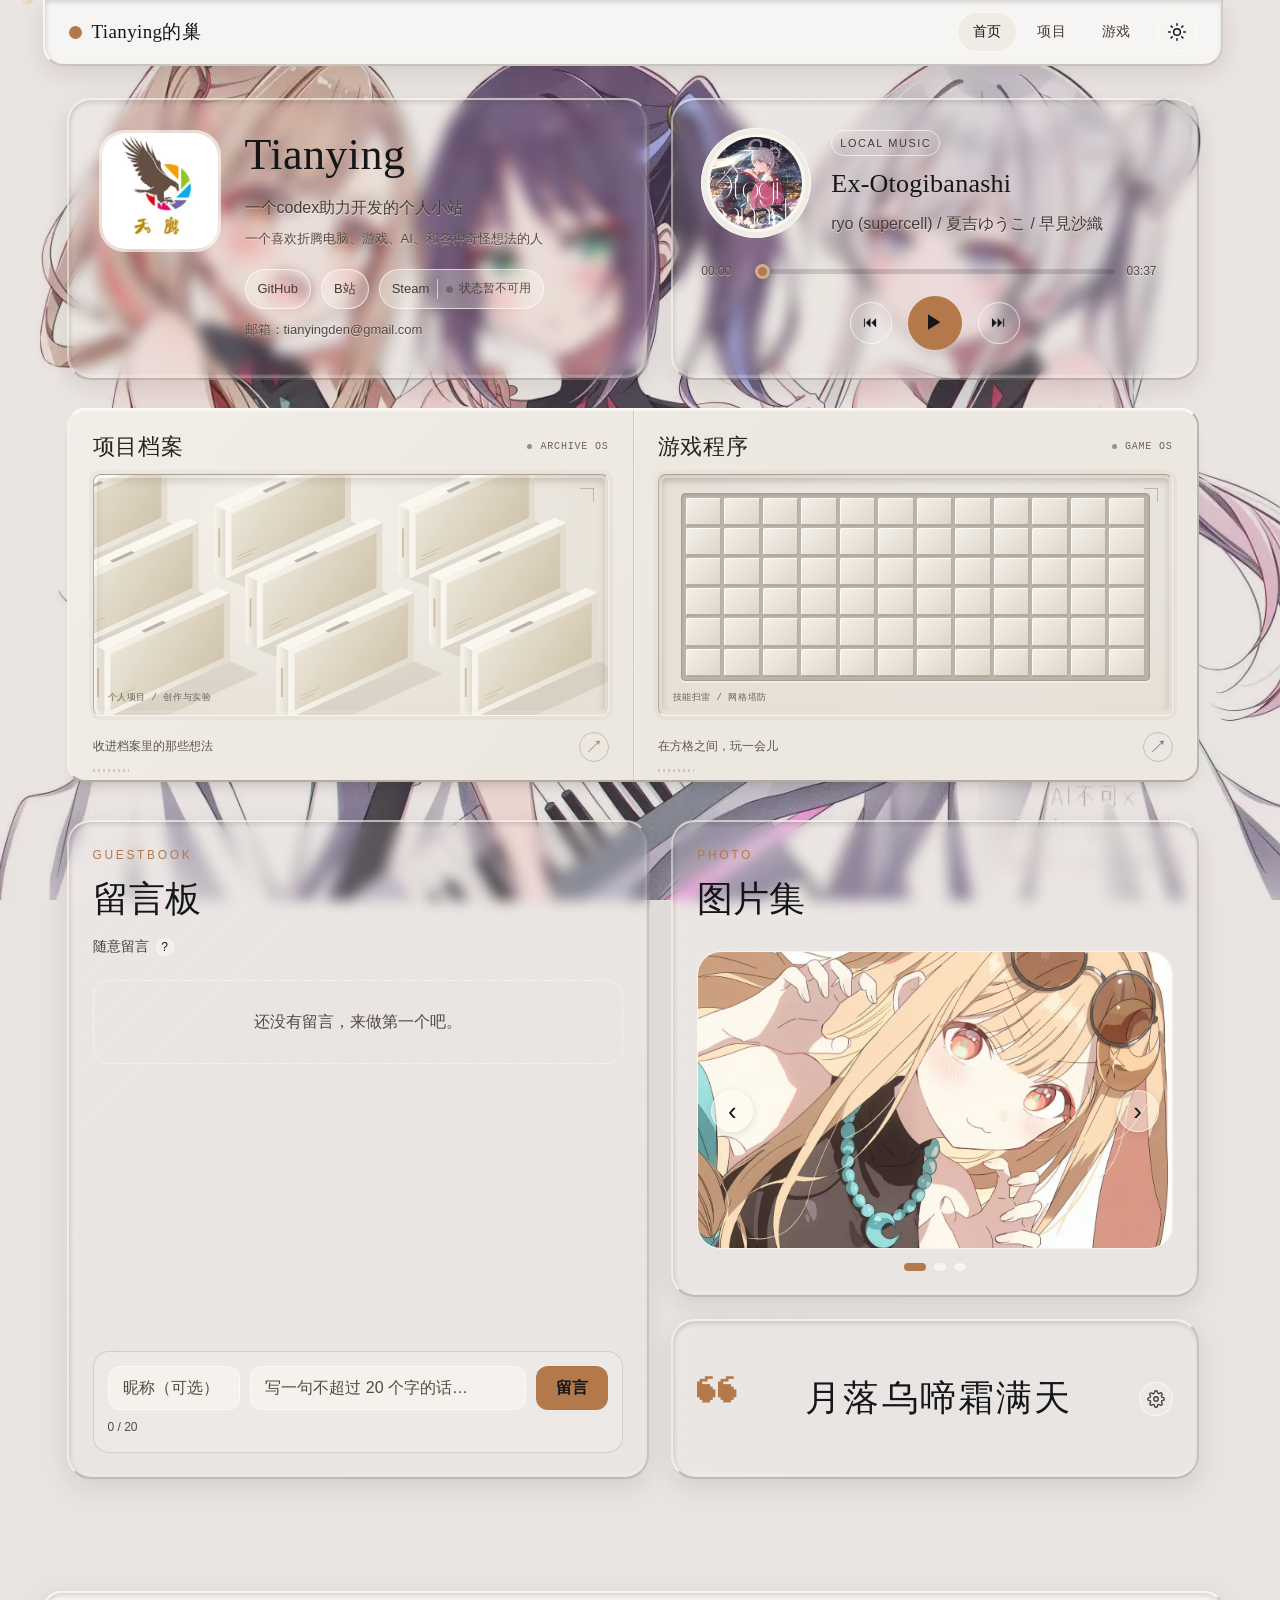
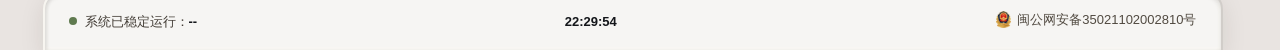
==== commit 6d87441e: "Refine homepage entrances into a joined chassis with local hover details" ====
--- a/index.html
+++ b/index.html
@@ -15,7 +15,7 @@
   <link rel="stylesheet" href="assets/css/tokens.css?v=5">
   <link rel="stylesheet" href="assets/css/style.css?v=19">
   <link rel="stylesheet" href="assets/css/home.css?v=3">
-  <link rel="stylesheet" href="assets/css/home-access.css?v=1">
+  <link rel="stylesheet" href="assets/css/home-access.css?v=2">
 </head>
 <body class="home-page" data-theme="light">
   <div class="bg" id="bg"></div>
@@ -90,18 +90,16 @@
           <div class="access-world"><div class="archive-room"></div><div class="archive-array"></div></div>
           <span class="access-coordinate">个人项目 / 创作与实验</span><span class="access-corner"></span>
         </div>
-        <div class="access-footer"><p>收进档案里的那些想法</p><span class="access-enter">进入档案 <b aria-hidden="true">↗</b></span></div>
+        <div class="access-footer"><p>收进档案里的那些想法</p><span class="access-enter" aria-hidden="true"><b><span class="access-arrow">↗</span><span class="access-go">GO？</span></b></span></div>
         <span class="access-vents" aria-hidden="true"></span>
       </a>
       <a class="access-terminal" data-world="games" href="games.html" aria-label="进入游戏程序">
         <div class="access-label"><h2>游戏程序</h2><span class="access-id"><i></i>GAME OS</span></div>
         <div class="access-window" aria-hidden="true">
-          <div class="access-world"><div class="program-room"></div><div class="program-slot"></div>
-            <div class="program-cartridge"><div class="program-label"><span>G-001 / SKILL MINESWEEPER</span><span>⚑</span></div><div class="preview-board"></div><span class="program-hit"></span><span class="program-contact"></span></div>
-          </div>
+          <div class="access-world"><div class="program-room"></div><div class="preview-board"></div></div>
           <span class="access-coordinate">技能扫雷 / 网格塔防</span><span class="access-corner"></span>
         </div>
-        <div class="access-footer"><p>把程序插入，玩一会儿</p><span class="access-enter">进入游戏 <b aria-hidden="true">↗</b></span></div>
+        <div class="access-footer"><p>在方格之间，玩一会儿</p><span class="access-enter" aria-hidden="true"><b><span class="access-arrow">↗</span><span class="access-go">GO？</span></b></span></div>
         <span class="access-vents" aria-hidden="true"></span>
       </a>
     </section>
@@ -195,6 +193,6 @@
   </div>
 
   <script src="assets/js/main.js?v=14"></script>
-  <script src="assets/js/home-access.js?v=1"></script>
+  <script src="assets/js/home-access.js?v=2"></script>
 </body>
 </html>
--- a/assets/css/home-access.css
+++ b/assets/css/home-access.css
@@ -1,81 +1,70 @@
-/* Two instruments on the same desk; each window contains its own small world. */
-.access-terminals { position:relative; display:grid; grid-template-columns:repeat(2,minmax(0,1fr)); gap:22px; margin-top:28px; perspective:1100px; }
-.access-terminal {
-  --signal:#b4794a; --shell:#ece7df; --window:#e6e0d6;
-  --mx:0; --my:0; --lift:0;
-  position:relative; display:block; min-width:0; padding:22px 24px 18px;
-  color:#27241f; text-decoration:none; border:2px solid; border-color:#fcfaf5 #bcb5aa #b3ab9e #f3efe6;
-  border-radius:18px; background:linear-gradient(130deg,rgba(255,255,255,.28),transparent 60%),var(--shell);
-  box-shadow:inset 0 1px 2px rgba(255,255,255,.55),0 10px 18px -13px rgba(36,29,21,.36);
-  transform:translate3d(calc(var(--mx)*6px),calc(var(--my)*4px - var(--lift)*9px),0) rotateX(calc(var(--my)*-3deg)) rotateY(calc(var(--mx)*4deg));
-  transform-style:preserve-3d; isolation:isolate; -webkit-tap-highlight-color:transparent;
-}
-.access-terminal[data-world="games"] { --signal:#7060a8; }
-body[data-theme="dark"] .access-terminal { --shell:#aaa399; --window:#92897c; border-color:#c8beb0 #776e60 #706859 #c0b6a7; }
-.access-terminal:focus-visible { outline:2px solid var(--signal); outline-offset:6px; }
-.access-terminal.is-engaged { z-index:2; box-shadow:inset 0 1px 2px rgba(255,255,255,.45),0 22px 28px -18px rgba(36,29,21,.42); }
+/* One stationary chassis; only the objects behind its glass respond. */
+.access-terminals { --shell:#ece7df; --window:#e6e0d6; position:relative; display:grid; grid-template-columns:repeat(2,minmax(0,1fr)); gap:0; margin-top:28px; border:2px solid; border-color:#fcfaf5 #bcb5aa #b3ab9e #f3efe6; border-radius:18px; background:linear-gradient(130deg,rgba(255,255,255,.28),transparent 60%),var(--shell); box-shadow:inset 0 1px 2px rgba(255,255,255,.55),0 10px 18px -13px rgba(36,29,21,.36); }
+body[data-theme="dark"] .access-terminals { --shell:#aaa399; --window:#92897c; border-color:#c8beb0 #776e60 #706859 #c0b6a7; }
+.access-terminal { --signal:#b4794a; position:relative; display:block; min-width:0; padding:22px 24px 18px; color:#27241f; text-decoration:none; border-radius:16px; -webkit-tap-highlight-color:transparent; }
+.access-terminal + .access-terminal { --signal:#7060a8; border-left:1px solid rgba(80,65,44,.18); border-radius:0 16px 16px 0; box-shadow:inset 1px 0 rgba(255,255,255,.45); }
+.access-terminal:focus-visible { outline:2px solid var(--signal); outline-offset:-6px; }
 .access-label { display:flex; align-items:center; justify-content:space-between; gap:12px; margin-bottom:12px; }
 .access-label h2 { margin:0; font:500 22px var(--serif); letter-spacing:.035em; }
 .access-id { font:10px var(--tk-mono); letter-spacing:.08em; color:#6b6359; }
 .access-id i { display:inline-block; width:5px; height:5px; border-radius:50%; background:#999083; margin-right:8px; transition:background .25s,box-shadow .25s; }
-.is-engaged .access-id i { background:var(--signal); box-shadow:0 0 0 3px color-mix(in srgb,var(--signal) 12%,transparent); }
-.access-window { position:relative; height:242px; overflow:hidden; border:1px solid; border-color:#aaa192 #f6f2e9 #faf7f0 #b6ad9f; border-radius:8px; background:var(--window); perspective:720px; box-shadow:inset 0 4px 7px rgba(39,31,21,.16),0 0 0 4px rgba(72,62,47,.04); }
-.access-window::after { content:''; position:absolute; inset:0; pointer-events:none; border-radius:inherit; border:3px solid rgba(247,243,231,.18); background:linear-gradient(125deg,rgba(255,255,255,.04),transparent 40%); box-shadow:inset 0 2px 2px rgba(37,30,22,.12),inset 0 -2px 1px rgba(255,253,246,.24); }
-.access-world { position:absolute; inset:-12px; transform-style:preserve-3d; transform:translate3d(calc(var(--mx)*-11px),calc(var(--my)*-7px),0); transition:opacity .25s; }
+.access-window { position:relative; height:242px; overflow:hidden; border:1px solid; border-color:#aaa192 #f6f2e9 #faf7f0 #b6ad9f; border-radius:8px; background:var(--window); box-shadow:inset 0 4px 7px rgba(39,31,21,.16),0 0 0 4px rgba(72,62,47,.04); }
+.access-window::after { content:''; position:absolute; inset:0; pointer-events:none; border-radius:inherit; border:3px solid rgba(247,243,231,.18); box-shadow:inset 0 3px 8px rgba(37,30,22,.12),inset 0 -2px 1px rgba(255,253,246,.24); }
+.access-world { position:absolute; inset:0; transition:opacity .25s; }
 .access-coordinate { position:absolute; left:14px; bottom:11px; z-index:3; font:9px var(--tk-mono); color:#6b6359; letter-spacing:.06em; pointer-events:none; }
-.access-corner { position:absolute; right:14px; top:13px; width:14px; height:14px; border-top:1px solid rgba(56,48,37,.25); border-right:1px solid rgba(56,48,37,.25); }
+.access-corner { position:absolute; right:14px; top:13px; width:14px; height:14px; border-top:1px solid rgba(56,48,37,.25); border-right:1px solid rgba(56,48,37,.25); pointer-events:none; }
 .access-footer { display:flex; align-items:center; justify-content:space-between; gap:12px; padding-top:16px; }
 .access-footer p { margin:0; font-size:12px; color:#5c554c; }
-.access-enter { display:flex; align-items:center; gap:10px; white-space:nowrap; font-size:12px; color:var(--signal); }
-.access-enter b { display:grid; place-items:center; width:28px; height:28px; border:1px solid rgba(80,65,44,.20); border-radius:50%; font-size:17px; font-weight:400; transition:transform .3s,background .3s; }
-.is-engaged .access-enter b { transform:translateX(3px); background:rgba(255,255,255,.22); }
+.access-enter { display:flex; justify-content:flex-end; flex:0 0 72px; height:30px; color:var(--signal); }
+.access-enter b { position:relative; display:block; width:30px; height:30px; overflow:hidden; border:1px solid rgba(80,65,44,.24); border-radius:18px; font-weight:400; transition:width .32s cubic-bezier(.22,.8,.25,1),background .3s; }
+.access-enter b span { position:absolute; inset:0; display:grid; place-items:center; transition:opacity .16s,transform .28s; }
+.access-arrow { font-size:18px; }
+.access-enter .access-go { font:12px var(--tk-mono); letter-spacing:.04em; opacity:0; transform:translateX(7px); }
+.access-terminal:focus-visible .access-enter b { width:72px; background:rgba(255,255,255,.24); }
+.access-terminal:focus-visible .access-arrow { opacity:0; transform:translateX(-7px); }
+.access-terminal:focus-visible .access-go { opacity:1; transform:none; }
 .access-vents { position:absolute; left:24px; bottom:8px; width:36px; height:3px; background:repeating-linear-gradient(90deg,rgba(44,36,26,.18) 0 2px,transparent 2px 5px); }
-
-/* The archive is a shallow physical array, viewed over the shoulder. */
-.archive-room { position:absolute; inset:0; background:radial-gradient(ellipse at 45% 35%,rgba(255,253,246,.8),transparent 70%); }
-.archive-room::before { content:''; position:absolute; inset:40% -30% -65%; background-image:linear-gradient(rgba(71,61,46,.10) 1px,transparent 1px),linear-gradient(90deg,rgba(71,61,46,.10) 1px,transparent 1px); background-size:42px 42px; transform:perspective(400px) rotateX(52deg); }
-.archive-room::after { content:''; position:absolute; top:28px; left:16%; right:16%; height:1px; background:rgba(79,66,47,.10); box-shadow:0 5px 0 rgba(255,255,255,.25); }
-.archive-array { display:grid; grid-template-columns:repeat(3,72px); gap:16px 20px; width:max-content; position:absolute; left:50%; top:50%; transform:translate(-50%,-48%) rotateX(54deg) rotateZ(-28deg) translate3d(calc(var(--mx)*-7px),calc(var(--my)*-5px),0); transform-style:preserve-3d; }
-.access-file { position:relative; display:block; width:72px; height:94px; padding:12px 8px; background:linear-gradient(110deg,#fbf9f2,#d9d0bf); border:1px solid #bfb39d; border-radius:2px; transform-style:preserve-3d; box-shadow:6px 7px 8px rgba(68,52,27,.16); transform:translateZ(0); transition:transform .55s cubic-bezier(.2,.8,.2,1),box-shadow .55s; }
-.access-file::before { content:''; position:absolute; left:-1px; top:100%; width:72px; height:8px; background:#b6a88e; transform-origin:top; transform:rotateX(-90deg); border-bottom:1px solid #90816a; }
-.access-file::after { content:''; position:absolute; left:100%; top:-1px; width:8px; height:94px; background:#cfc2a9; transform-origin:left; transform:rotateY(90deg); }
-.access-file em { display:block; font:7px var(--tk-mono); color:#71624c; font-style:normal; border-bottom:1px solid #c9b999; padding-bottom:5px; }
-.access-file small { display:block; margin-top:13px; font:8px var(--tk-sans); color:#6d5d44; line-height:1.7; }
-.access-file i { position:absolute; bottom:9px; left:8px; right:8px; height:3px; background:#bca782; box-shadow:0 -5px 0 #d2c5ac; }
-.access-file.is-selected { background:linear-gradient(110deg,#fffdf6,#e7dcc6); border-color:#b69261; }
-.is-engaged .access-file.is-selected { transform:translateZ(32px) translateY(-4px); box-shadow:12px 16px 12px rgba(68,52,27,.24); animation:archive-pick .7s both; }
-@keyframes archive-pick { 0% { transform:translateZ(0); } 65% { transform:translateZ(40px) translateY(-6px); } 100% { transform:translateZ(32px) translateY(-4px); } }
-
-/* The game is an inert program cartridge with a choreographed zero flood. */
-.program-room { position:absolute; inset:0; background:radial-gradient(ellipse at 58% 30%,rgba(239,233,250,.55),transparent 70%); }
-.program-room::before { content:''; position:absolute; inset:30px 28px; border:1px dashed rgba(98,84,133,.15); border-radius:3px; transform:translate3d(calc(var(--mx)*4px),calc(var(--my)*3px),0); }
-.program-slot { position:absolute; width:290px; height:9px; left:50%; top:82%; transform:translateX(-50%) rotate(-7deg); background:#a59cae; border-radius:5px; box-shadow:0 2px 0 rgba(255,255,255,.6),inset 0 3px 3px rgba(48,36,66,.25); }
-.program-cartridge { position:absolute; width:280px; height:224px; left:50%; top:50%; margin:-112px 0 0 -140px; padding:15px 18px; border:1px solid #b9b0c3; border-radius:12px; background:linear-gradient(125deg,#f4f1f6,#d7d0df); box-shadow:inset 0 0 0 4px rgba(255,255,255,.30),9px 17px 0 -9px #b5aabb,14px 24px 25px -13px rgba(46,34,63,.34); transform:rotateX(27deg) rotateY(-12deg) rotateZ(-8deg) translateZ(15px); transition:transform .65s cubic-bezier(.2,.8,.2,1); transform-style:preserve-3d; }
-.is-engaged .program-cartridge { transform:rotateX(20deg) rotateY(-8deg) rotateZ(-5deg) translateZ(30px); }
-.program-label { display:flex; justify-content:space-between; font:8px var(--tk-mono); color:#706078; padding-bottom:10px; }
-.preview-board { display:grid; grid-template-columns:repeat(10,1fr); gap:2px; padding:5px; background:#c2b9ca; border:1px solid #9f93a9; border-radius:3px; }
-.preview-cell { display:grid; place-items:center; height:17px; font:bold 10px var(--tk-mono); background:linear-gradient(135deg,#f1eef3,#d8d1df); border:1px solid; border-color:#faf8fc #b7adbf #b7adbf #faf8fc; box-shadow:0 1px 1px rgba(65,47,81,.08); transition:background .18s,border-color .18s,box-shadow .18s; transition-delay:0s; }
-.preview-cell span { opacity:0; transform:scale(.55); transition:opacity .18s,transform .26s; }
-.preview-cell.is-flag span { opacity:1; transform:none; color:#8e6544; }
-.is-engaged .preview-cell[data-open] { background:#ece8ef; border-color:rgba(107,88,122,.12); box-shadow:inset 0 1px 2px rgba(70,54,87,.07); transition-delay:var(--reveal-delay); }
-.is-engaged .preview-cell[data-open] span { opacity:1; transform:scale(1); transition-delay:var(--reveal-delay); }
-.preview-cell[data-number="1"] { color:#526f8b; }
-.preview-cell[data-number="2"] { color:#637958; }
-.preview-cell[data-number="3"] { color:#956453; }
-.program-contact { position:absolute; bottom:0; left:70px; right:70px; height:5px; background:repeating-linear-gradient(90deg,#b6a282 0 7px,#dcd2bd 7px 11px); }
-.program-hit { position:absolute; left:32%; top:54%; width:18px; height:18px; border:1px solid #857296; border-radius:50%; opacity:0; pointer-events:none; }
-.is-engaged .program-hit { animation:program-tap .5s .12s both; }
-@keyframes program-tap { 0% { opacity:0; transform:scale(.5); } 30% { opacity:.7; } 100% { opacity:0; transform:scale(1.7); } }
-
-.access-terminal.is-opening { z-index:5; transform:translateZ(0) scale(1.025); transition:transform .38s cubic-bezier(.2,.8,.2,1); }
-.is-opening .access-world { transform:scale(1.20); opacity:.2; transition:transform .42s,opacity .42s; }
-body.access-departing .access-terminal:not(.is-opening) { opacity:.45; transition:opacity .35s; }
-@media (max-width:900px) { .access-terminals { grid-template-columns:1fr; } .access-window { height:252px; } }
-@media (max-width:620px) { .access-terminal { padding:18px 18px 16px; border-radius:16px; } .access-label h2 { font-size:21px; } .access-footer p { font-size:11px; } .access-window { height:230px; } .access-vents { left:18px; } }
-@media (max-width:360px) { .access-id { font-size:8px; } .access-footer { gap:8px; } .access-footer p { max-width:130px; } .program-cartridge { transform:rotateX(27deg) rotateY(-12deg) rotateZ(-8deg) translateZ(0) scale(.86); } .is-engaged .program-cartridge { transform:rotateX(20deg) rotateY(-8deg) rotateZ(-5deg) translateZ(12px) scale(.86); } }
-@media (prefers-reduced-motion:reduce) {
-  .access-terminal,.access-world,.archive-array,.program-cartridge { transform:none!important; }
-  .archive-array { transform:translate(-50%,-48%) rotateX(54deg) rotateZ(-28deg)!important; }
-  .program-cartridge { transform:rotateX(27deg) rotateY(-12deg) rotateZ(-8deg)!important; }
-  .access-terminals * { animation:none!important; transition:none!important; }
+/* Upright ivory plates; hit areas remain still when their models lift. */
+.archive-room { position:absolute; inset:0; background:radial-gradient(ellipse at 40% 20%,#f5f2eb,transparent 85%); }
+.archive-array { position:absolute; inset:-14px -12px 15px; }
+.archive-array svg { display:block; width:100%; height:100%; overflow:visible; }
+.archive-file { pointer-events:all; }
+.archive-hit { fill:transparent; }
+.archive-model { pointer-events:none; transform:translateY(0); transition:transform .36s cubic-bezier(.2,.75,.25,1); }
+.archive-shadow { fill:#756449; opacity:.13; pointer-events:none; transition:opacity .36s; }
+.archive-spine-mark { stroke:#b7a583; stroke-width:2; opacity:.65; }
+.archive-slot { fill:#8e8980; opacity:.6; }
+/* The revealed grid is visible only through a small cursor-centred mask. */
+.program-room { position:absolute; inset:0; background:radial-gradient(ellipse at 60% 20%,rgba(244,241,247,.45),transparent 80%); }
+.preview-board { --spot-x:50%; --spot-y:50%; position:absolute; inset:18px 22px 34px; overflow:hidden; border:1px solid #a79f96; border-radius:4px; background:#bdb5aa; box-shadow:0 2px 0 rgba(255,255,255,.4),inset 0 1px 3px rgba(55,45,35,.16); }
+.preview-layer { position:absolute; inset:4px; display:grid; grid-template-columns:repeat(12,1fr); grid-template-rows:repeat(6,1fr); gap:3px; }
+.preview-cell { min-width:0; display:grid; place-items:center; font:600 14px var(--tk-mono); border-radius:2px; }
+.preview-covered .preview-cell { background:linear-gradient(135deg,#f4f0e8,#ded6ca); border:1px solid; border-color:#fdfbf6 #b7aea0 #b7aea0 #fdfbf6; box-shadow:0 1px 1px rgba(65,47,31,.12); }
+.preview-reveal { inset:0; padding:4px; opacity:0; pointer-events:none; background:#bdb5aa; mask-image:radial-gradient(circle 53px at var(--spot-x) var(--spot-y),#000 0 82%,transparent 100%); -webkit-mask-image:radial-gradient(circle 53px at var(--spot-x) var(--spot-y),#000 0 82%,transparent 100%); transition:opacity .16s; }
+.preview-board.is-peeking .preview-reveal { opacity:1; }
+.preview-reveal .preview-cell { background:#e4ddd2; border:1px solid rgba(92,76,53,.14); box-shadow:inset 0 1px 2px rgba(80,62,39,.05); color:#715c85; }
+.preview-cell[data-number="1"] { color:#52708b; }
+.preview-cell[data-number="2"] { color:#657a50; }
+.preview-cell[data-number="3"] { color:#a16e54; }
+.preview-mine { width:18px; height:18px; fill:#5e554b; stroke:#5e554b; stroke-width:1.6; stroke-linecap:round; }
+body[data-theme="dark"] .preview-covered .preview-cell { background:linear-gradient(135deg,#d2c9bc,#b7ad9e); border-color:#e7dfd2 #948a7c #948a7c #e7dfd2; }
+body[data-theme="dark"] .preview-reveal .preview-cell { background:#d4cbbc; }
+@media (hover:hover) and (pointer:fine) {
+  .access-terminal:hover .access-id i { background:var(--signal); box-shadow:0 0 0 3px color-mix(in srgb,var(--signal) 12%,transparent); }
+  .access-terminal:hover .access-enter b { width:72px; background:rgba(255,255,255,.24); }
+  .access-terminal:hover .access-arrow { opacity:0; transform:translateX(-7px); }
+  .access-terminal:hover .access-go { opacity:1; transform:none; }
+  .archive-file:hover .archive-model { transform:translateY(-10px); }
+  .archive-file:hover .archive-shadow { opacity:.23; }
 }
+.is-opening .access-world { transform:scale(1.10); opacity:.2; transition:transform .32s,opacity .32s; }
+body.access-departing .access-terminal:not(.is-opening) { opacity:.45; transition:opacity .3s; }
+@media (max-width:900px) {
+  .access-terminals { grid-template-columns:1fr; gap:18px; border:0; border-radius:0; background:none; box-shadow:none; }
+  .access-terminal,.access-terminal + .access-terminal { border:2px solid; border-color:#fcfaf5 #bcb5aa #b3ab9e #f3efe6; border-radius:16px; background:linear-gradient(130deg,rgba(255,255,255,.28),transparent 60%),var(--shell); box-shadow:inset 0 1px 2px rgba(255,255,255,.55),0 10px 18px -13px rgba(36,29,21,.36); }
+  body[data-theme="dark"] .access-terminal { border-color:#c8beb0 #776e60 #706859 #c0b6a7; }
+  .access-window { height:252px; }
+}
+@media (max-width:620px) { .access-terminal { padding:18px 18px 16px; } .access-label h2 { font-size:21px; } .access-footer p { font-size:11px; } .access-window { height:230px; } .access-vents { left:18px; } .preview-board { inset:18px 12px 34px; } .preview-layer { gap:2px; } .preview-cell { font-size:12px; } }
+@media (max-width:360px) { .access-id { font-size:8px; } .preview-mine { width:14px; height:14px; } }
+@media (prefers-reduced-motion:reduce) { .access-terminals * { animation:none!important; transition:none!important; } .archive-model,.access-world { transform:none!important; } }
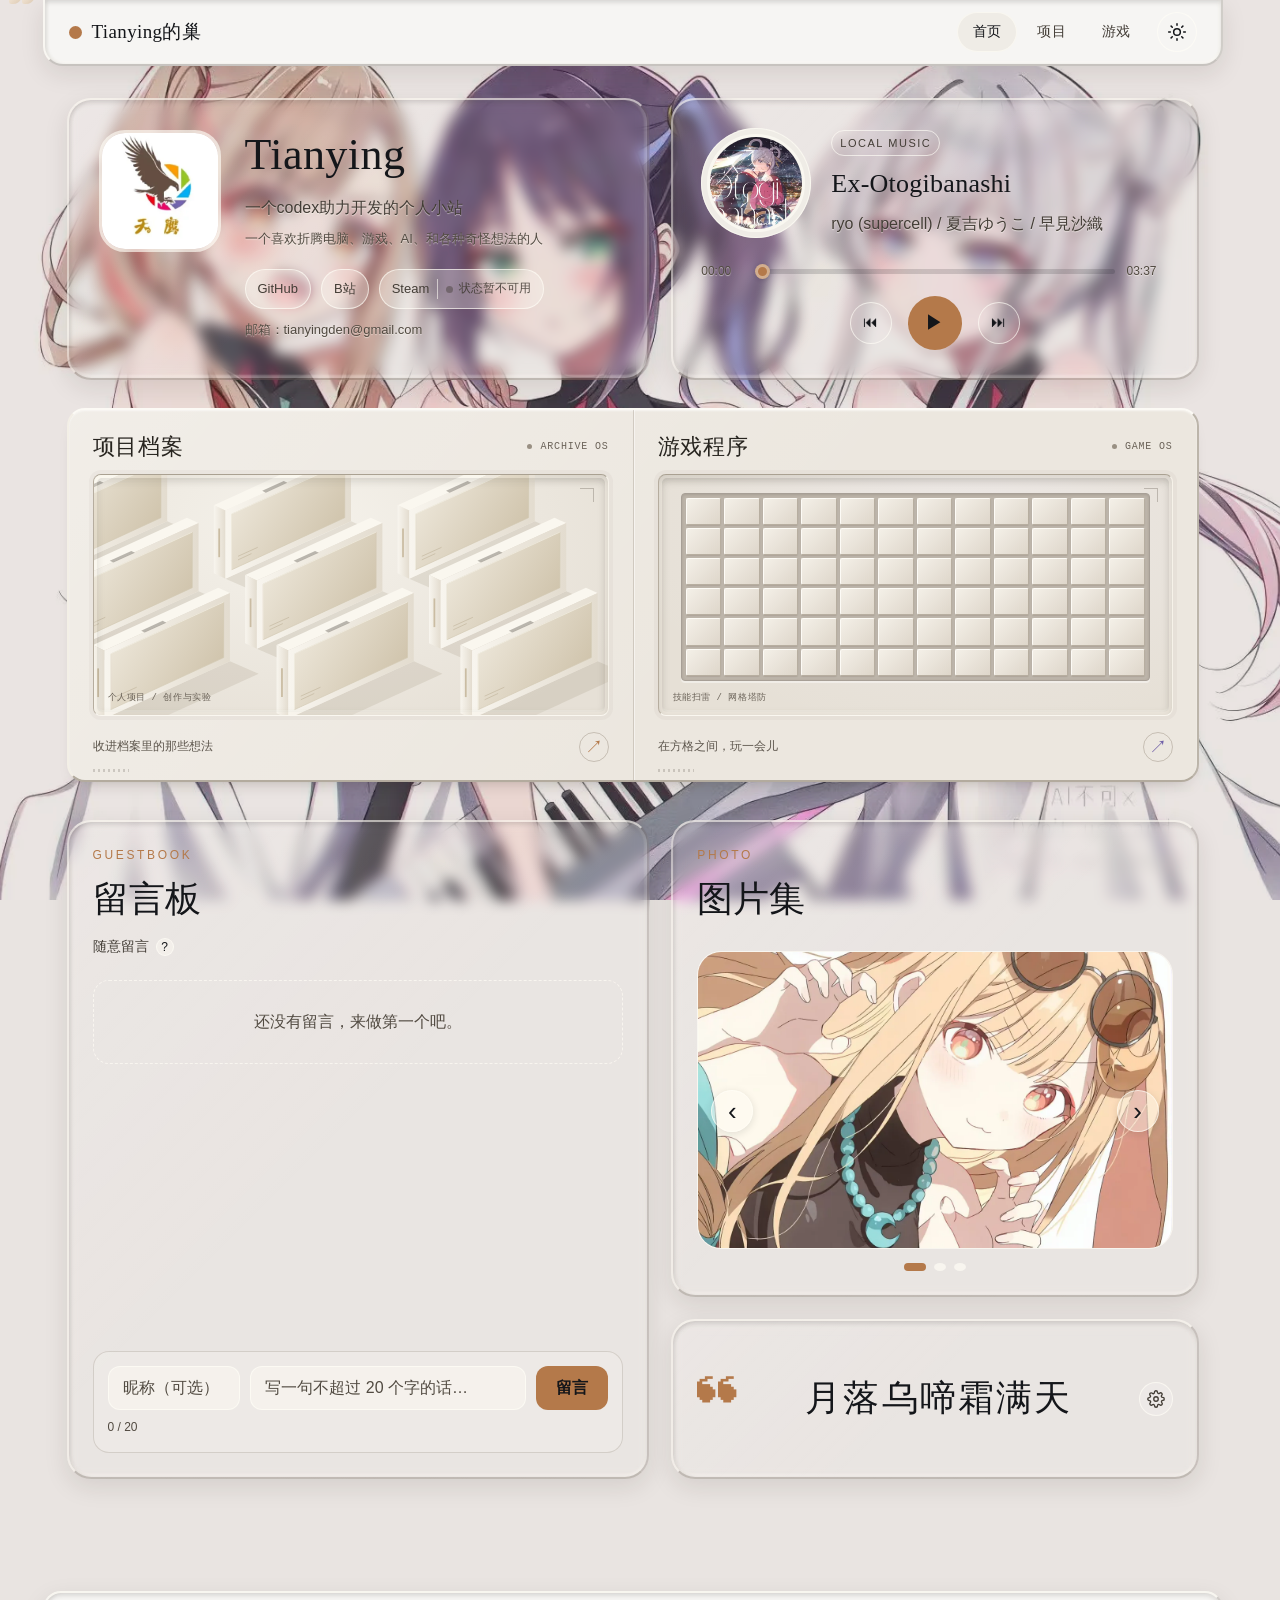
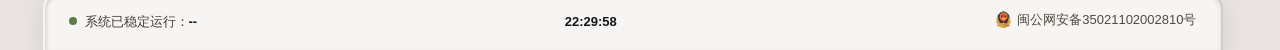
==== commit e8317ab6: "Keep deliberate hover motion when reduced motion is enabled" ====
--- a/index.html
+++ b/index.html
@@ -15,7 +15,7 @@
   <link rel="stylesheet" href="assets/css/tokens.css?v=5">
   <link rel="stylesheet" href="assets/css/style.css?v=19">
   <link rel="stylesheet" href="assets/css/home.css?v=3">
-  <link rel="stylesheet" href="assets/css/home-access.css?v=2">
+  <link rel="stylesheet" href="assets/css/home-access.css?v=3">
 </head>
 <body class="home-page" data-theme="light">
   <div class="bg" id="bg"></div>
--- a/assets/css/home-access.css
+++ b/assets/css/home-access.css
@@ -16,10 +16,10 @@
 .access-footer { display:flex; align-items:center; justify-content:space-between; gap:12px; padding-top:16px; }
 .access-footer p { margin:0; font-size:12px; color:#5c554c; }
 .access-enter { display:flex; justify-content:flex-end; flex:0 0 72px; height:30px; color:var(--signal); }
-.access-enter b { position:relative; display:block; width:30px; height:30px; overflow:hidden; border:1px solid rgba(80,65,44,.24); border-radius:18px; font-weight:400; transition:width .32s cubic-bezier(.22,.8,.25,1),background .3s; }
-.access-enter b span { position:absolute; inset:0; display:grid; place-items:center; transition:opacity .16s,transform .28s; }
+.access-enter b { position:relative; display:block; width:30px; height:30px; overflow:hidden; border:1px solid rgba(80,65,44,.24); border-radius:18px; font-weight:400; transition:width .7s cubic-bezier(.2,.8,.2,1),background .45s; }
+.access-enter b span { position:absolute; inset:0; display:grid; place-items:center; transition:opacity .32s ease,transform .52s cubic-bezier(.2,.8,.2,1); }
 .access-arrow { font-size:18px; }
-.access-enter .access-go { font:12px var(--tk-mono); letter-spacing:.04em; opacity:0; transform:translateX(7px); }
+.access-enter .access-go { font:12px var(--tk-mono); letter-spacing:.04em; opacity:0; transform:translateX(9px); transition:opacity .36s ease .14s,transform .56s cubic-bezier(.2,.8,.2,1) .06s; }
 .access-terminal:focus-visible .access-enter b { width:72px; background:rgba(255,255,255,.24); }
 .access-terminal:focus-visible .access-arrow { opacity:0; transform:translateX(-7px); }
 .access-terminal:focus-visible .access-go { opacity:1; transform:none; }
@@ -30,7 +30,7 @@
 .archive-array svg { display:block; width:100%; height:100%; overflow:visible; }
 .archive-file { pointer-events:all; }
 .archive-hit { fill:transparent; }
-.archive-model { pointer-events:none; transform:translateY(0); transition:transform .36s cubic-bezier(.2,.75,.25,1); }
+.archive-model { pointer-events:none; transform:translateY(0); filter:drop-shadow(0 0 0 transparent); transition:transform .5s cubic-bezier(.18,.8,.25,1),filter .5s; }
 .archive-shadow { fill:#756449; opacity:.13; pointer-events:none; transition:opacity .36s; }
 .archive-spine-mark { stroke:#b7a583; stroke-width:2; opacity:.65; }
 .archive-slot { fill:#8e8980; opacity:.6; }
@@ -54,7 +54,7 @@
   .access-terminal:hover .access-enter b { width:72px; background:rgba(255,255,255,.24); }
   .access-terminal:hover .access-arrow { opacity:0; transform:translateX(-7px); }
   .access-terminal:hover .access-go { opacity:1; transform:none; }
-  .archive-file:hover .archive-model { transform:translateY(-10px); }
+  .archive-file:hover .archive-model { transform:translateY(-18px); filter:drop-shadow(7px 12px 8px rgba(68,52,27,.28)); }
   .archive-file:hover .archive-shadow { opacity:.23; }
 }
 .is-opening .access-world { transform:scale(1.10); opacity:.2; transition:transform .32s,opacity .32s; }
@@ -67,4 +67,3 @@
 }
 @media (max-width:620px) { .access-terminal { padding:18px 18px 16px; } .access-label h2 { font-size:21px; } .access-footer p { font-size:11px; } .access-window { height:230px; } .access-vents { left:18px; } .preview-board { inset:18px 12px 34px; } .preview-layer { gap:2px; } .preview-cell { font-size:12px; } }
 @media (max-width:360px) { .access-id { font-size:8px; } .preview-mine { width:14px; height:14px; } }
-@media (prefers-reduced-motion:reduce) { .access-terminals * { animation:none!important; transition:none!important; } .archive-model,.access-world { transform:none!important; } }
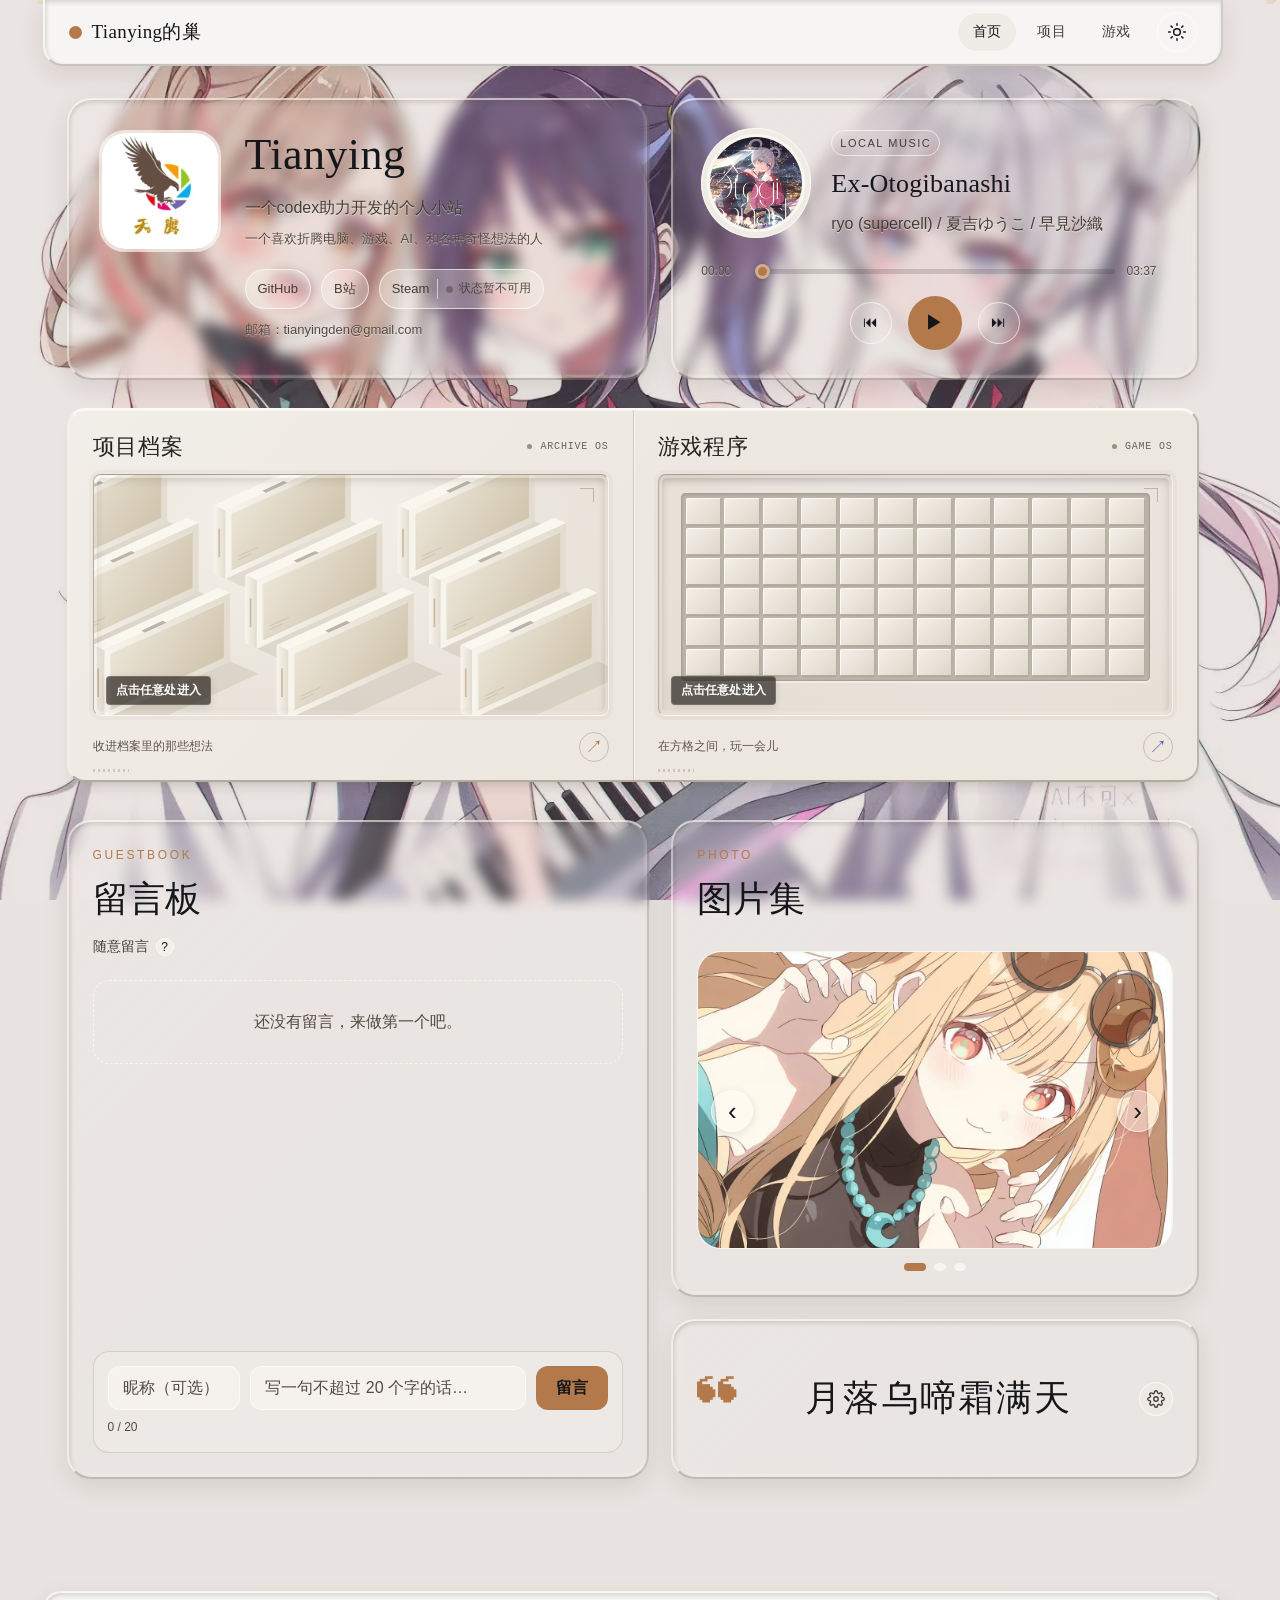
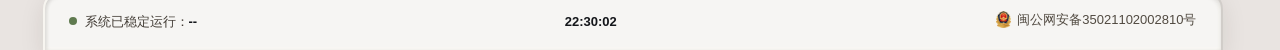
==== commit fc273903: "Replace miniature window labels with entry hint" ====
--- a/index.html
+++ b/index.html
@@ -15,7 +15,7 @@
   <link rel="stylesheet" href="assets/css/tokens.css?v=5">
   <link rel="stylesheet" href="assets/css/style.css?v=19">
   <link rel="stylesheet" href="assets/css/home.css?v=3">
-  <link rel="stylesheet" href="assets/css/home-access.css?v=3">
+  <link rel="stylesheet" href="assets/css/home-access.css?v=4">
 </head>
 <body class="home-page" data-theme="light">
   <div class="bg" id="bg"></div>
@@ -88,7 +88,7 @@
         <div class="access-label"><h2>项目档案</h2><span class="access-id"><i></i>ARCHIVE OS</span></div>
         <div class="access-window" aria-hidden="true">
           <div class="access-world"><div class="archive-room"></div><div class="archive-array"></div></div>
-          <span class="access-coordinate">个人项目 / 创作与实验</span><span class="access-corner"></span>
+          <span class="access-hint">点击任意处进入</span><span class="access-corner"></span>
         </div>
         <div class="access-footer"><p>收进档案里的那些想法</p><span class="access-enter" aria-hidden="true"><b><span class="access-arrow">↗</span><span class="access-go">GO？</span></b></span></div>
         <span class="access-vents" aria-hidden="true"></span>
@@ -97,7 +97,7 @@
         <div class="access-label"><h2>游戏程序</h2><span class="access-id"><i></i>GAME OS</span></div>
         <div class="access-window" aria-hidden="true">
           <div class="access-world"><div class="program-room"></div><div class="preview-board"></div></div>
-          <span class="access-coordinate">技能扫雷 / 网格塔防</span><span class="access-corner"></span>
+          <span class="access-hint">点击任意处进入</span><span class="access-corner"></span>
         </div>
         <div class="access-footer"><p>在方格之间，玩一会儿</p><span class="access-enter" aria-hidden="true"><b><span class="access-arrow">↗</span><span class="access-go">GO？</span></b></span></div>
         <span class="access-vents" aria-hidden="true"></span>
--- a/assets/css/home-access.css
+++ b/assets/css/home-access.css
@@ -11,7 +11,7 @@
 .access-window { position:relative; height:242px; overflow:hidden; border:1px solid; border-color:#aaa192 #f6f2e9 #faf7f0 #b6ad9f; border-radius:8px; background:var(--window); box-shadow:inset 0 4px 7px rgba(39,31,21,.16),0 0 0 4px rgba(72,62,47,.04); }
 .access-window::after { content:''; position:absolute; inset:0; pointer-events:none; border-radius:inherit; border:3px solid rgba(247,243,231,.18); box-shadow:inset 0 3px 8px rgba(37,30,22,.12),inset 0 -2px 1px rgba(255,253,246,.24); }
 .access-world { position:absolute; inset:0; transition:opacity .25s; }
-.access-coordinate { position:absolute; left:14px; bottom:11px; z-index:3; font:9px var(--tk-mono); color:#6b6359; letter-spacing:.06em; pointer-events:none; }
+.access-hint { position:absolute; left:12px; bottom:10px; z-index:3; padding:6px 9px; border:1px solid rgba(255,255,255,.14); border-radius:4px; background:rgba(43,38,33,.72); box-shadow:0 2px 8px rgba(41,31,21,.12); color:#fff; font:600 12px/1.2 var(--tk-sans); letter-spacing:.02em; pointer-events:none; }
 .access-corner { position:absolute; right:14px; top:13px; width:14px; height:14px; border-top:1px solid rgba(56,48,37,.25); border-right:1px solid rgba(56,48,37,.25); pointer-events:none; }
 .access-footer { display:flex; align-items:center; justify-content:space-between; gap:12px; padding-top:16px; }
 .access-footer p { margin:0; font-size:12px; color:#5c554c; }
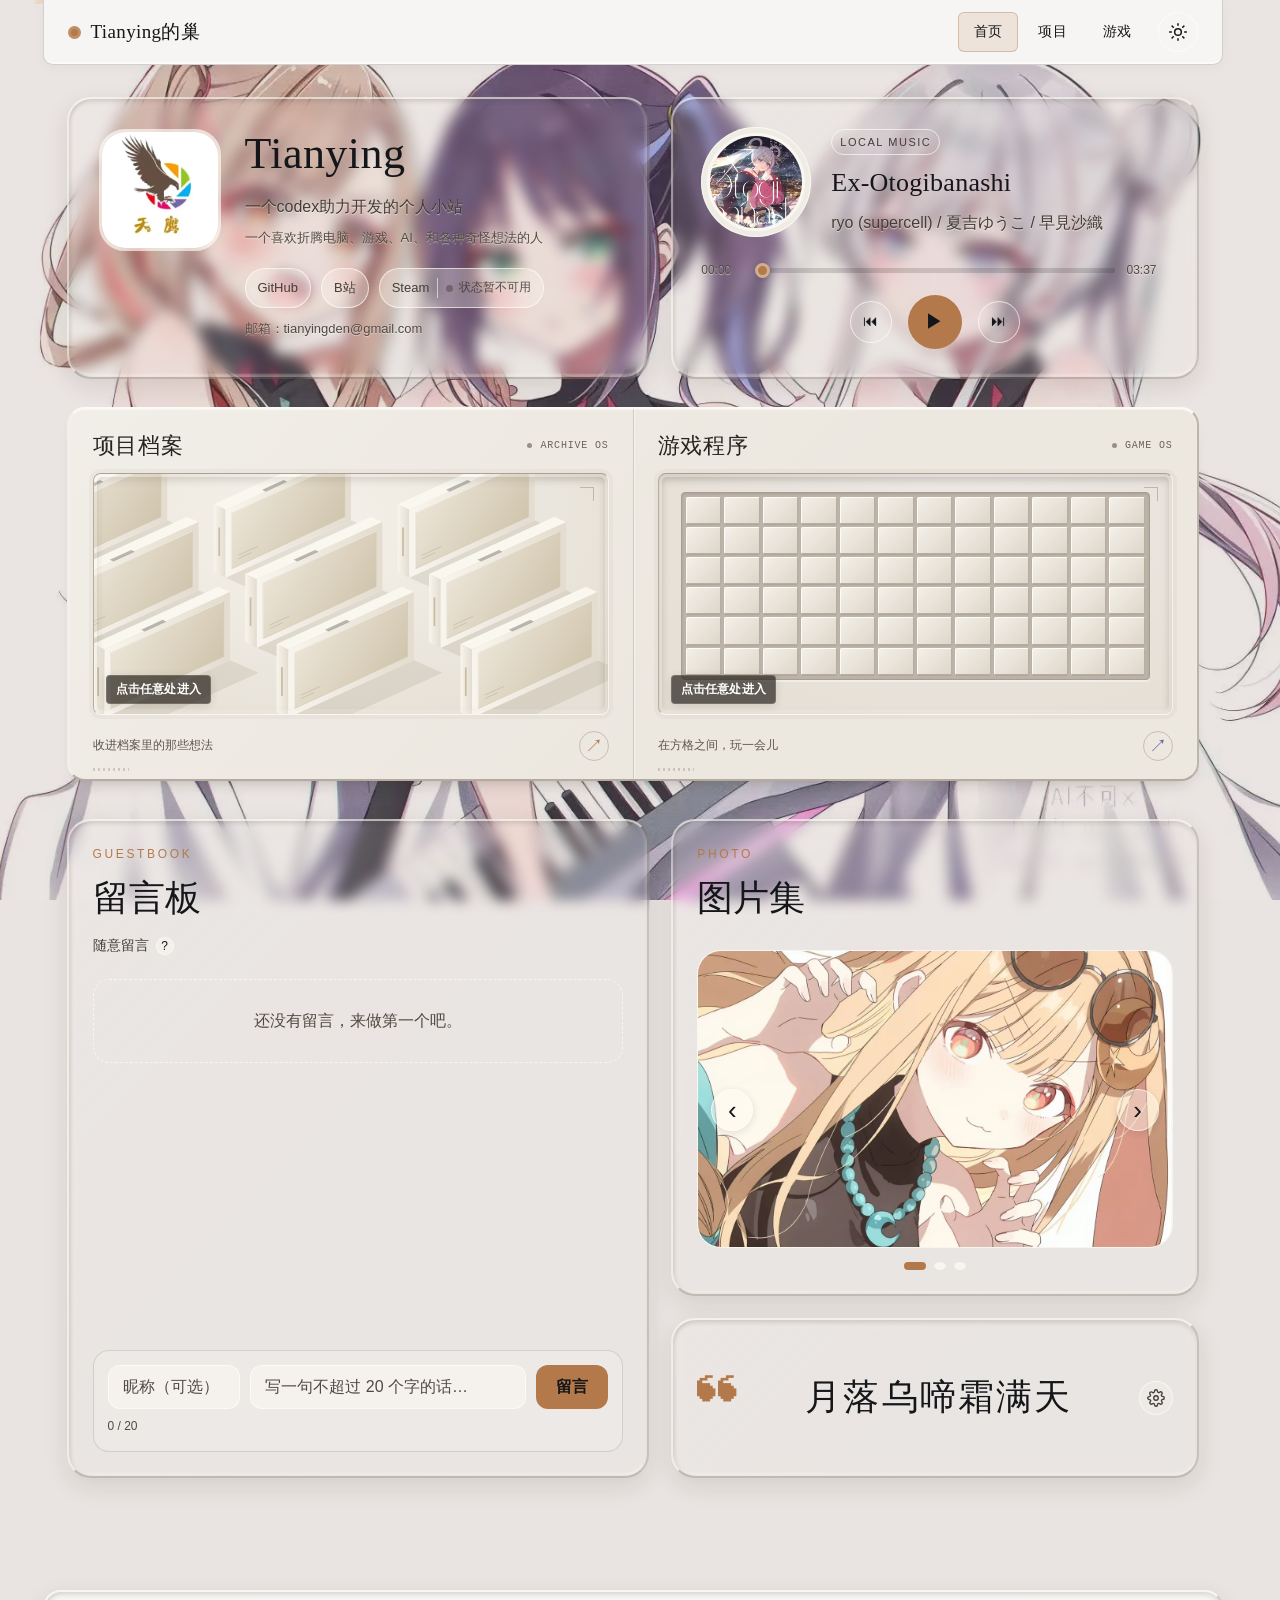
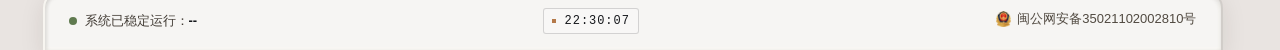
==== commit e76b4840: "Unify OS shell and connect homepage terminal transitions" ====
--- a/index.html
+++ b/index.html
@@ -12,10 +12,12 @@
       location.replace("minesweeper.html");
     }
   </script>
-  <link rel="stylesheet" href="assets/css/tokens.css?v=5">
-  <link rel="stylesheet" href="assets/css/style.css?v=19">
-  <link rel="stylesheet" href="assets/css/home.css?v=3">
-  <link rel="stylesheet" href="assets/css/home-access.css?v=4">
+  <link rel="stylesheet" href="assets/css/tokens.css?v=6">
+  <link rel="stylesheet" href="assets/css/style.css?v=20">
+  <link rel="stylesheet" href="assets/css/home.css?v=4">
+  <link rel="stylesheet" href="assets/css/home-access.css?v=5">
+  <link rel="stylesheet" href="assets/css/os-shell.css?v=1">
+  <script src="assets/js/os-shell.js?v=1"></script>
 </head>
 <body class="home-page" data-theme="light">
   <div class="bg" id="bg"></div>
@@ -176,7 +178,7 @@
       <span>系统已稳定运行：<strong id="uptimeText">--</strong></span>
     </div>
     <div class="footer-time">
-      <span id="clockText">--:--:--</span>
+      <span id="clockText" class="system-clock">--:--:--</span>
     </div>
     <div class="footer-legal">
       <div class="footer-icp" id="icpText"></div>
@@ -192,7 +194,8 @@
     <p id="lightboxCaption"></p>
   </div>
 
-  <script src="assets/js/main.js?v=14"></script>
-  <script src="assets/js/home-access.js?v=2"></script>
+  <script src="assets/js/main.js?v=15"></script>
+  <script src="assets/js/home-access.js?v=3"></script>
+  <script src="assets/js/clock.js?v=2"></script>
 </body>
 </html>
--- a/assets/css/tokens.css
+++ b/assets/css/tokens.css
@@ -1,17 +1,4 @@
-/* ==========================================================================
-   天鹰站 · 设计令牌
-   ------------------------------------------------------------------------
-   全站统一的颜色 / 字体 / 字阶 / 间距 / 动效曲线。
-   设计语言以项目档案页（archive.css，参考 Rhine Lab Analysis OS）为事实标准，
-   这里把它抽成公用令牌，供档案页与游戏页共同引用。
-
-   色彩预算（重要，改色前先读）：
-     骨白占画面 70% 以上，墨色只用于文字与轮廓，灰只做层级。
-     褐 = 我方 / 可交互；钢蓝 = 敌方；暗金 = 强化与胜利；暗红 = 危险；
-     鼠尾草绿 = 升级后的增益数值（只出现在属性对比里）。
-     暗红任何时刻不得超过画面 5%——它一出现就意味着出事了，
-     天天都在亮的颜色等于没有颜色。
-   ========================================================================== */
+/* 全站共用的颜色、字体、间距与动效基础。 */
 
 :root {
   /* --- 基底：骨白与墨 ------------------------------------------------- */
@@ -20,22 +7,22 @@
   --tk-file: #ffffff;          /* 档案 / 卡片面 */
   --tk-ink: #14161a;           /* 正文与轮廓 */
 
-  /* --- 灰阶：只做层级，不承担信息 ------------------------------------ */
+  /* --- 灰阶 ----------------------------------------------------------- */
   --tk-muted: rgba(20, 22, 26, 0.46);
   --tk-faint: rgba(20, 22, 26, 0.26);
   --tk-line: rgba(20, 22, 26, 0.16);
   --tk-hair: rgba(20, 22, 26, 0.08);
 
-  /* --- 语义色：各有唯一职责，不互相串用 ------------------------------ */
+  /* --- 功能与模块颜色 ------------------------------------------------- */
   --tk-accent: #b4794a;        /* 褐 · 我方、可交互、当前选中 */
+  --tk-program: #7060a8;       /* 紫 · 游戏程序与模块状态 */
+  --tk-program-soft: rgba(112, 96, 168, 0.14);
   --tk-steel: #4a6b82;         /* 钢蓝 · 敌方、冷调工业 */
   --tk-gold: #9a7b3f;          /* 暗金 · 强化、升级、胜利 */
-  --tk-alert: #9c4a3f;         /* 暗红 · 危险（严格限量） */
-  --tk-gain: #5f7a4f;          /* 鼠尾草绿 · 升级后的增益值。
-                                  刻意选闷的橄榄绿而非鲜绿——鲜绿在骨白+褐的底子上
-                                  会跳得像超市促销标签，这个绿和暖褐是邻居。 */
+  --tk-alert: #9c4a3f;         /* 暗红 · 危险 */
+  --tk-gain: #5f7a4f;          /* 鼠尾草绿 · 增益与在线状态 */
 
-  /* 语义色的淡底，用于填充与光圈，避免直接拿实色铺大面积 */
+  /* 淡色底 */
   --tk-accent-soft: rgba(180, 121, 74, 0.14);
   --tk-steel-soft: rgba(74, 107, 130, 0.14);
   --tk-gold-soft: rgba(154, 123, 63, 0.16);
@@ -46,14 +33,14 @@
   --tk-sans: -apple-system, BlinkMacSystemFont, "Segoe UI", "PingFang SC", "Microsoft YaHei", "Helvetica Neue", Arial, sans-serif;
   --tk-mono: ui-monospace, "SF Mono", "Cascadia Mono", Consolas, "Liberation Mono", monospace;
 
-  /* --- 字阶：靠大小反差建立层级，不靠加框加底色 ---------------------- */
+  /* --- 字阶 ----------------------------------------------------------- */
   --tk-display: clamp(20px, 2.5vw, 34px);  /* 左上角巨号标题 */
   --tk-title: clamp(16px, 1.5vw, 20px);    /* 区块标题 */
   --tk-body: 13px;                          /* 正文 */
   --tk-label: 11px;                         /* 等宽小标签（仪器感来源） */
   --tk-micro: 10.5px;                       /* 编号、极小注记 */
 
-  --tk-track-label: 0.14em;   /* 小标签的字距：压开才像仪器读数 */
+  --tk-track-label: 0.14em;
   --tk-track-display: 0.02em;
 
   /* --- 间距梯 --------------------------------------------------------- */
@@ -70,7 +57,7 @@
   --tk-radius-lg: 6px;
   --tk-border: 1px;
 
-  /* --- 动效：全站只用这两条曲线 --------------------------------------- */
+  /* --- 动效 ----------------------------------------------------------- */
   --tk-ease: cubic-bezier(0.32, 0.02, 0.2, 1);      /* 位移、变换 */
   --tk-ease-soft: cubic-bezier(0.3, 0, 0.2, 1);     /* 淡入淡出 */
   --tk-dur-fast: 0.18s;
--- a/assets/css/style.css
+++ b/assets/css/style.css
@@ -1,45 +1,22 @@
 :root {
-  --bg-0: #070a18;
-  --bg-1: #141833;
-  --bg-2: #24153b;
-  --bg-3: #3a1636;
-  --glass: rgba(20, 24, 51, 0.38);
-  --glass-strong: rgba(20, 24, 51, 0.78);
-  --glass-border: rgba(255, 255, 255, 0.14);
-  --text: #f7f7ff;
-  --muted: #aab0cf;
-  --muted-2: #7f86ad;
-  --accent: #6d6df6;
-  --accent-2: #f472b6;
-  --accent-soft: rgba(109, 109, 246, 0.22);
-  --danger: #fb7185;
-  --online: #34d399;
-  --chip: rgba(255, 255, 255, 0.07);
-  --track: rgba(255, 255, 255, 0.15);
+  --bg-0: var(--tk-bone);
+  --glass: var(--tk-bone);
+  --glass-strong: var(--tk-file);
+  --glass-border: var(--tk-line);
+  --text: var(--tk-ink);
+  --muted: #68625b;
+  --muted-2: #827970;
+  --accent: var(--tk-accent);
+  --accent-2: var(--tk-accent);
+  --accent-soft: var(--tk-accent-soft);
+  --danger: var(--tk-alert);
+  --online: var(--tk-gain);
+  --chip: var(--tk-bone-warm);
+  --track: var(--tk-line);
   --radius-lg: 24px;
   --radius-md: 16px;
-  --shadow: 0 24px 60px rgba(0, 0, 0, 0.38);
+  --shadow: 0 8px 24px rgba(20, 22, 26, 0.06);
   --serif: Georgia, "Times New Roman", "Songti SC", serif;
-}
-
-body[data-theme="light"] {
-  --bg-0: #eef1ff;
-  --bg-1: #f7f0fa;
-  --bg-2: #fdeef7;
-  --bg-3: #e6e9ff;
-  --glass: rgba(255, 255, 255, 0.38);
-  --glass-strong: rgba(255, 255, 255, 0.88);
-  --glass-border: rgba(60, 65, 105, 0.22);
-  --text: #20233d;
-  --muted: #5a6079;
-  --muted-2: #61677f;
-  --accent: #5a56e8;
-  --accent-2: #d94f9c;
-  --accent-soft: rgba(90, 86, 232, 0.14);
-  --online: #0f9d63;
-  --chip: rgba(255, 255, 255, 0.55);
-  --track: rgba(60, 65, 105, 0.18);
-  --shadow: 0 24px 60px rgba(90, 95, 160, 0.18);
 }
 
 * {
@@ -82,30 +59,12 @@
   position: fixed;
   inset: 0;
   z-index: -3;
-  background:
-    radial-gradient(circle at 18% 18%, rgba(109, 109, 246, 0.34), transparent 34%),
-    radial-gradient(circle at 82% 22%, rgba(244, 114, 182, 0.22), transparent 30%),
-    radial-gradient(circle at 55% 90%, rgba(56, 189, 248, 0.18), transparent 34%),
-    linear-gradient(145deg, var(--bg-0) 0%, var(--bg-1) 45%, var(--bg-2) 75%, var(--bg-3) 100%);
+  background: var(--bg-0);
   background-position: center;
   background-size: cover;
 }
 
-.bg.has-image {
-  background-image: linear-gradient(180deg, rgba(255, 255, 255, 0.32), rgba(255, 255, 255, 0.48)), var(--bg-image);
-  background-size: cover, cover;
-  background-position: center, center;
-  background-repeat: no-repeat, no-repeat;
-}
-
-body[data-theme="light"] .recent-game-time { color: #a32f72; }
-
-body[data-theme="dark"] .bg.has-image {
-  background-image: linear-gradient(180deg, rgba(7, 10, 24, 0.18), rgba(7, 10, 24, 0.42)), var(--bg-image);
-  background-size: cover, cover;
-  background-position: center, center;
-  background-repeat: no-repeat, no-repeat;
-}
+body[data-theme="light"] .recent-game-time { color: var(--tk-accent); }
 
 .bg-particles {
   position: fixed;
@@ -135,8 +94,7 @@
   width: 15px;
   height: 22px;
   border-radius: 70% 15% 70% 15%;
-  background: linear-gradient(135deg, #fff4f8, #ffd8e7 55%, #f7b7ce);
-  box-shadow: 0 0 10px rgba(255, 180, 205, 0.4);
+  background: linear-gradient(135deg, #fff9ee, #edddc8 55%, #d7c1a5);
   animation: petal-fall linear infinite;
   opacity: 0.85;
 }
@@ -171,15 +129,9 @@
   position: absolute;
   bottom: -12px;
   border-radius: 50%;
-  background: rgba(255, 255, 255, 0.72);
-  box-shadow: 0 0 12px rgba(173, 173, 255, 0.8);
+  background: var(--accent-soft);
   animation: float-up linear infinite;
   opacity: 0;
-}
-
-body[data-theme="light"] .particle {
-  background: rgba(90, 86, 232, 0.32);
-  box-shadow: 0 0 10px rgba(90, 86, 232, 0.4);
 }
 
 @keyframes float-up {
@@ -230,8 +182,8 @@
   width: 13px;
   height: 13px;
   border-radius: 50%;
-  background: linear-gradient(135deg, var(--accent), var(--accent-2));
-  box-shadow: 0 0 14px rgba(109, 109, 246, 0.9);
+  background: var(--tk-accent);
+  box-shadow: none;
 }
 
 .icon-button,
@@ -251,8 +203,8 @@
 .round-button:hover,
 .lightbox-close:hover {
   transform: translateY(-1px);
-  border-color: rgba(109, 109, 246, 0.65);
-  background: rgba(109, 109, 246, 0.16);
+  border-color: rgba(180, 121, 74, 0.65);
+  background: rgba(180, 121, 74, 0.16);
 }
 
 .icon-button {
@@ -321,10 +273,10 @@
   flex: 0 0 auto;
   width: 122px;
   height: 122px;
-  border: 3px solid rgba(109, 109, 246, 0.8);
+  border: 3px solid rgba(180, 121, 74, 0.8);
   border-radius: 26px;
   object-fit: cover;
-  box-shadow: 0 0 34px rgba(109, 109, 246, 0.35);
+  box-shadow: 0 0 34px rgba(180, 121, 74, 0.35);
 }
 
 .profile-content {
@@ -512,7 +464,7 @@
   border-radius: 50%;
   padding: 6px;
   background: conic-gradient(from 0deg, var(--accent), var(--accent-2), var(--accent));
-  box-shadow: 0 0 30px rgba(109, 109, 246, 0.28);
+  box-shadow: 0 0 30px rgba(180, 121, 74, 0.28);
 }
 
 .record-wrap.playing {
@@ -524,7 +476,7 @@
   height: 100%;
   border-radius: 50%;
   object-fit: cover;
-  border: 3px solid rgba(20, 24, 51, 0.85);
+  border: 3px solid rgba(39, 36, 31, 0.85);
 }
 
 @keyframes spin {
@@ -590,7 +542,7 @@
   border: 3px solid #fff;
   border-radius: 50%;
   background: var(--accent);
-  box-shadow: 0 0 12px rgba(109, 109, 246, 0.8);
+  box-shadow: 0 0 12px rgba(180, 121, 74, 0.8);
 }
 
 .music-controls {
@@ -614,7 +566,7 @@
   background: linear-gradient(135deg, var(--accent), var(--accent-2));
   color: #fff;
   font-size: 19px;
-  box-shadow: 0 10px 28px rgba(109, 109, 246, 0.4);
+  box-shadow: 0 10px 28px rgba(180, 121, 74, 0.4);
 }
 
 .quote-block {
@@ -732,26 +684,26 @@
 
 body[data-theme="light"] .help-button {
   color: #20233d;
-  border-color: rgba(60, 65, 105, 0.3);
+  border-color: rgba(74, 63, 48, 0.3);
   background: rgba(255, 255, 255, 0.66);
 }
 
 body[data-theme="light"] .form-row input {
-  border-color: rgba(60, 65, 105, 0.22);
+  border-color: rgba(74, 63, 48, 0.22);
   background: rgba(255, 255, 255, 0.72);
 }
 
 body[data-theme="light"] .form-row input::placeholder {
-  color: #6b7290;
+  color: var(--muted-2);
 }
 
 body[data-theme="light"] .eyebrow {
-  color: #4643cf;
+  color: var(--tk-accent);
   text-shadow: 0 1px 8px rgba(255, 255, 255, 0.85);
 }
 
 body[data-theme="light"] .music-source {
-  color: #555b77;
+  color: var(--muted);
 }
 
 .help-tooltip {
@@ -876,7 +828,7 @@
 
 .form-row input:focus {
   border-color: var(--accent);
-  background: rgba(109, 109, 246, 0.08);
+  background: rgba(180, 121, 74, 0.08);
 }
 
 .primary-button {
@@ -893,7 +845,7 @@
 
 .primary-button:hover {
   transform: translateY(-1px);
-  box-shadow: 0 10px 24px rgba(109, 109, 246, 0.35);
+  box-shadow: 0 10px 24px rgba(180, 121, 74, 0.35);
 }
 
 .primary-button:disabled {
@@ -962,10 +914,10 @@
   z-index: 3;
   width: 42px;
   height: 42px;
-  border: 1px solid rgba(31, 35, 58, 0.18);
+  border: 1px solid rgba(74, 63, 48, 0.18);
   border-radius: 50%;
   background: rgba(255, 255, 255, 0.8);
-  color: #2b2f4a;
+  color: var(--tk-ink);
   font-size: 26px;
   line-height: 1;
   cursor: pointer;
@@ -1006,7 +958,7 @@
 }
 
 body[data-theme="light"] .carousel-dot {
-  background: rgba(96, 104, 140, 0.38);
+  background: rgba(74, 63, 48, 0.38);
 }
 
 .carousel-dot.active {
@@ -1200,9 +1152,7 @@
   }
 }
 
-/* ------------------------------------------------------------------ 顶部导航
-   三页（首页 / 项目 / 扫雷）共用同一套导航；跨文档切换时用 View Transitions
-   做一个轻量淡入，不支持的浏览器退化为普通跳转。 */
+/* 公共导航 */
 
 @view-transition {
   navigation: auto;
@@ -1258,8 +1208,8 @@
 
 .nav-link.is-current {
   color: var(--text);
-  border-color: rgba(109, 109, 246, 0.45);
-  background: rgba(109, 109, 246, 0.16);
+  border-color: rgba(180, 121, 74, 0.45);
+  background: rgba(180, 121, 74, 0.16);
 }
 
 @media (max-width: 620px) {
--- a/assets/css/home.css
+++ b/assets/css/home.css
@@ -73,15 +73,14 @@
   backdrop-filter: blur(7px) saturate(110%);
 }
 
-/* 顶部与底部保留实体，避免导航随壁纸明暗变化。 */
-body.home-page :is(.site-header, .site-footer) {
+body.home-page .site-footer {
   background: var(--tk-bone);
   border-color: var(--tk-line);
   -webkit-backdrop-filter: none;
   backdrop-filter: none;
 }
 
-body.home-page[data-theme="dark"] :is(.site-header, .site-footer, .card,
+body.home-page[data-theme="dark"] :is(.site-footer, .card,
   .quote-block, .recent-games, .content-section) {
   background: var(--glass);
   -webkit-backdrop-filter: none;
@@ -103,11 +102,6 @@
 
 body.home-page .card::after {
   background: none;
-}
-
-body.home-page .brand-mark {
-  background: var(--accent);
-  box-shadow: none;
 }
 
 body.home-page .avatar {
@@ -135,16 +129,6 @@
   text-shadow: none;
 }
 
-body.home-page .particle {
-  background: var(--accent-soft);
-  box-shadow: none;
-}
-
-body.home-page .petal {
-  background: linear-gradient(135deg, #fff9ee, #edddc8 55%, #d7c1a5);
-  box-shadow: none;
-}
-
 body.home-page :is(a, button, input):focus-visible {
   outline: 2px solid var(--accent);
   outline-offset: 3px;
@@ -162,16 +146,6 @@
 
 body.home-page .round-button.play-button:hover {
   background: var(--accent);
-}
-
-body.home-page .nav-link.is-current {
-  color: var(--text);
-  border-color: var(--glass-border);
-  background: var(--chip);
-}
-
-body.home-page .nav-link:hover {
-  background: var(--chip);
 }
 
 body.home-page :is(.eyebrow, .recent-game-time) {
@@ -331,13 +305,13 @@
 }
 
 /* 细相框：外沿加厚，内侧浅凹槽承托玻璃，不叠加斜向高光带。 */
-body.home-page :is(.site-header, .site-footer, .card, .quote-block, .recent-games, .content-section) {
+body.home-page :is(.site-footer, .card, .quote-block, .recent-games, .content-section) {
   border-width: 2px;
   border-color: rgba(250, 247, 238, 0.60) rgba(77, 67, 54, 0.22) rgba(77, 67, 54, 0.27) rgba(250, 247, 238, 0.48);
   box-shadow: inset 0 3px 4px rgba(44, 37, 29, 0.12), inset 3px 0 3px rgba(44, 37, 29, 0.05), inset 0 -3px 2px rgba(255, 252, 244, 0.28), inset -3px 0 2px rgba(255, 252, 244, 0.16), 0 8px 24px rgba(38, 30, 22, 0.10);
 }
 
-body.home-page[data-theme="dark"] :is(.site-header, .site-footer, .card, .quote-block, .recent-games, .content-section) {
+body.home-page[data-theme="dark"] :is(.site-footer, .card, .quote-block, .recent-games, .content-section) {
   border-color: rgba(230, 219, 201, 0.42) rgba(55, 47, 36, 0.30) rgba(55, 47, 36, 0.34) rgba(230, 219, 201, 0.28);
   box-shadow: inset 0 3px 4px rgba(44, 37, 29, 0.14), inset 3px 0 3px rgba(44, 37, 29, 0.06), inset 0 -3px 2px rgba(239, 225, 201, 0.18), var(--shadow);
 }
--- a/assets/css/home-access.css
+++ b/assets/css/home-access.css
@@ -1,8 +1,7 @@
-/* One stationary chassis; only the objects behind its glass respond. */
 .access-terminals { --shell:#ece7df; --window:#e6e0d6; position:relative; display:grid; grid-template-columns:repeat(2,minmax(0,1fr)); gap:0; margin-top:28px; border:2px solid; border-color:#fcfaf5 #bcb5aa #b3ab9e #f3efe6; border-radius:18px; background:linear-gradient(130deg,rgba(255,255,255,.28),transparent 60%),var(--shell); box-shadow:inset 0 1px 2px rgba(255,255,255,.55),0 10px 18px -13px rgba(36,29,21,.36); }
 body[data-theme="dark"] .access-terminals { --shell:#aaa399; --window:#92897c; border-color:#c8beb0 #776e60 #706859 #c0b6a7; }
-.access-terminal { --signal:#b4794a; position:relative; display:block; min-width:0; padding:22px 24px 18px; color:#27241f; text-decoration:none; border-radius:16px; -webkit-tap-highlight-color:transparent; }
-.access-terminal + .access-terminal { --signal:#7060a8; border-left:1px solid rgba(80,65,44,.18); border-radius:0 16px 16px 0; box-shadow:inset 1px 0 rgba(255,255,255,.45); }
+.access-terminal { --signal:var(--tk-accent); position:relative; display:block; min-width:0; padding:22px 24px 18px; color:#27241f; text-decoration:none; border-radius:16px; -webkit-tap-highlight-color:transparent; }
+.access-terminal + .access-terminal { --signal:var(--tk-program); border-left:1px solid rgba(80,65,44,.18); border-radius:0 16px 16px 0; box-shadow:inset 1px 0 rgba(255,255,255,.45); }
 .access-terminal:focus-visible { outline:2px solid var(--signal); outline-offset:-6px; }
 .access-label { display:flex; align-items:center; justify-content:space-between; gap:12px; margin-bottom:12px; }
 .access-label h2 { margin:0; font:500 22px var(--serif); letter-spacing:.035em; }
@@ -57,8 +56,6 @@
   .archive-file:hover .archive-model { transform:translateY(-18px); filter:drop-shadow(7px 12px 8px rgba(68,52,27,.28)); }
   .archive-file:hover .archive-shadow { opacity:.23; }
 }
-.is-opening .access-world { transform:scale(1.10); opacity:.2; transition:transform .32s,opacity .32s; }
-body.access-departing .access-terminal:not(.is-opening) { opacity:.45; transition:opacity .3s; }
 @media (max-width:900px) {
   .access-terminals { grid-template-columns:1fr; gap:18px; border:0; border-radius:0; background:none; box-shadow:none; }
   .access-terminal,.access-terminal + .access-terminal { border:2px solid; border-color:#fcfaf5 #bcb5aa #b3ab9e #f3efe6; border-radius:16px; background:linear-gradient(130deg,rgba(255,255,255,.28),transparent 60%),var(--shell); box-shadow:inset 0 1px 2px rgba(255,255,255,.55),0 10px 18px -13px rgba(36,29,21,.36); }
--- a/assets/css/os-shell.css
+++ b/assets/css/os-shell.css
@@ -0,0 +1,84 @@
+body .site-header {
+  color: var(--tk-ink);
+  background: var(--tk-bone);
+  border: 1px solid var(--tk-line);
+  border-top: 0;
+  border-radius: 0 0 10px 10px;
+  box-shadow: inset 0 -2px 0 rgba(255,255,255,.55), 0 3px 14px rgba(20,22,26,.035);
+  backdrop-filter: none;
+  -webkit-backdrop-filter: none;
+  view-transition-name: os-header;
+}
+body[data-theme="dark"] .site-header {
+  background: #bbb4aa;
+  border-color: rgba(39,36,31,.2);
+}
+.site-header .brand-mark { background: var(--tk-accent); box-shadow: inset 0 0 0 3px rgba(255,255,255,.16); }
+.site-header .nav-link { color: inherit; border-radius: 6px; transition: background .18s, border-color .18s; }
+.site-header .nav-link:hover { background: var(--tk-accent-soft); }
+.site-header .nav-link.is-current { color: inherit; background: var(--tk-accent-soft); border-color: rgba(180,121,74,.38); }
+.site-header :is(a,button):focus-visible { outline: 2px solid var(--tk-accent); outline-offset: 3px; }
+body .system-clock {
+  display: inline-flex;
+  align-items: center;
+  gap: 9px;
+  padding: 5px 8px;
+  border: 1px solid var(--tk-line);
+  border-radius: var(--tk-radius);
+  color: var(--tk-ink);
+  background: rgba(255,255,255,.24);
+  font: 500 12px/1.2 var(--tk-mono);
+  font-variant-numeric: tabular-nums;
+  letter-spacing: .08em;
+  white-space: nowrap;
+}
+.system-clock::before { content: ''; width: 4px; height: 4px; background: var(--tk-accent); }
+.os-readout .system-clock { color: var(--tk-ink); }
+
+::view-transition-group(os-header) { animation-duration: 0s; z-index: 2; }
+::view-transition-old(os-header), ::view-transition-new(os-header) { animation-duration: .22s; }
+::view-transition-old(root) { animation: os-nav-out .18s var(--tk-ease-soft) both; }
+::view-transition-new(root) { animation: os-nav-in .32s var(--tk-ease) both; }
+@keyframes os-nav-out { to { opacity: 0; transform: translateY(-6px); } }
+@keyframes os-nav-in { from { opacity: 0; transform: translateY(8px); } }
+@keyframes os-fade-out { to { opacity: 0; } }
+@keyframes os-fade-in { from { opacity: 0; } }
+
+html[data-os-boot="armed"] :is(.hero,.access-terminals,.site-footer) { opacity: 0; }
+html[data-os-boot="running"] .site-header { animation: os-header-on .35s var(--tk-ease) both; }
+html[data-os-boot="running"] .profile-card { animation: os-panel-on .48s var(--tk-ease) .06s both; }
+html[data-os-boot="running"] .music-card { animation: os-panel-on .48s var(--tk-ease) .14s both; }
+html[data-os-boot="running"] .access-terminals { animation: os-panel-on .4s var(--tk-ease) .2s both; }
+html[data-os-boot="running"] .access-window { animation: os-window-on .6s var(--tk-ease-soft) .24s both; }
+html[data-os-boot="running"] .archive-model { animation: os-file-on .45s var(--tk-ease) calc(.26s + var(--boot-step,0) * .025s) both; }
+html[data-os-boot="running"] .preview-covered .preview-cell { animation: os-cell-on .26s var(--tk-ease-soft) calc(.3s + var(--boot-step,0) * .045s) both; }
+html[data-os-boot="running"] .site-footer { animation: os-panel-on .35s var(--tk-ease-soft) .6s both; }
+@keyframes os-header-on { from { opacity: .4; transform: translateY(-4px); } }
+@keyframes os-panel-on { from { opacity: 0; transform: translateY(6px); } }
+@keyframes os-window-on { from { filter: brightness(.78); } }
+@keyframes os-file-on { from { transform: translateY(12px); opacity: .35; } }
+@keyframes os-cell-on { from { opacity: .15; } }
+
+.os-portal {
+  position: fixed;
+  z-index: 1000;
+  overflow: hidden;
+  pointer-events: none;
+  border-radius: 8px;
+  contain: layout paint;
+}
+.os-portal-scene { position: absolute; left: 0; top: 0; transform-origin: 0 0; }
+.os-portal .access-world { opacity: 1; }
+.os-portal.is-dark .preview-covered .preview-cell { background: linear-gradient(135deg,#d2c9bc,#b7ad9e); border-color: #e7dfd2 #948a7c #948a7c #e7dfd2; }
+.os-portal.is-dark .preview-reveal .preview-cell { background: #d4cbbc; }
+html:is([data-os-leaving],[data-os-arrival]) { pointer-events: none; }
+html[data-os-leaving] .page { opacity: .55; transition: opacity .35s var(--tk-ease-soft); }
+html[data-os-arrival] :is(.arc-stage,.os-stage) { animation: os-scene-settle .48s var(--tk-ease) both; }
+@keyframes os-scene-settle { from { transform: translateY(8px); } }
+
+@media (prefers-reduced-motion: reduce) {
+  ::view-transition-old(root) { animation: os-fade-out .15s both; }
+  ::view-transition-new(root) { animation: os-fade-in .2s both; }
+  html[data-os-boot="running"] :is(.site-header,.profile-card,.music-card,.access-terminals,.site-footer,.archive-model) { animation-name: os-cell-on; }
+  html[data-os-arrival] :is(.arc-stage,.os-stage) { animation-name: os-cell-on; }
+}
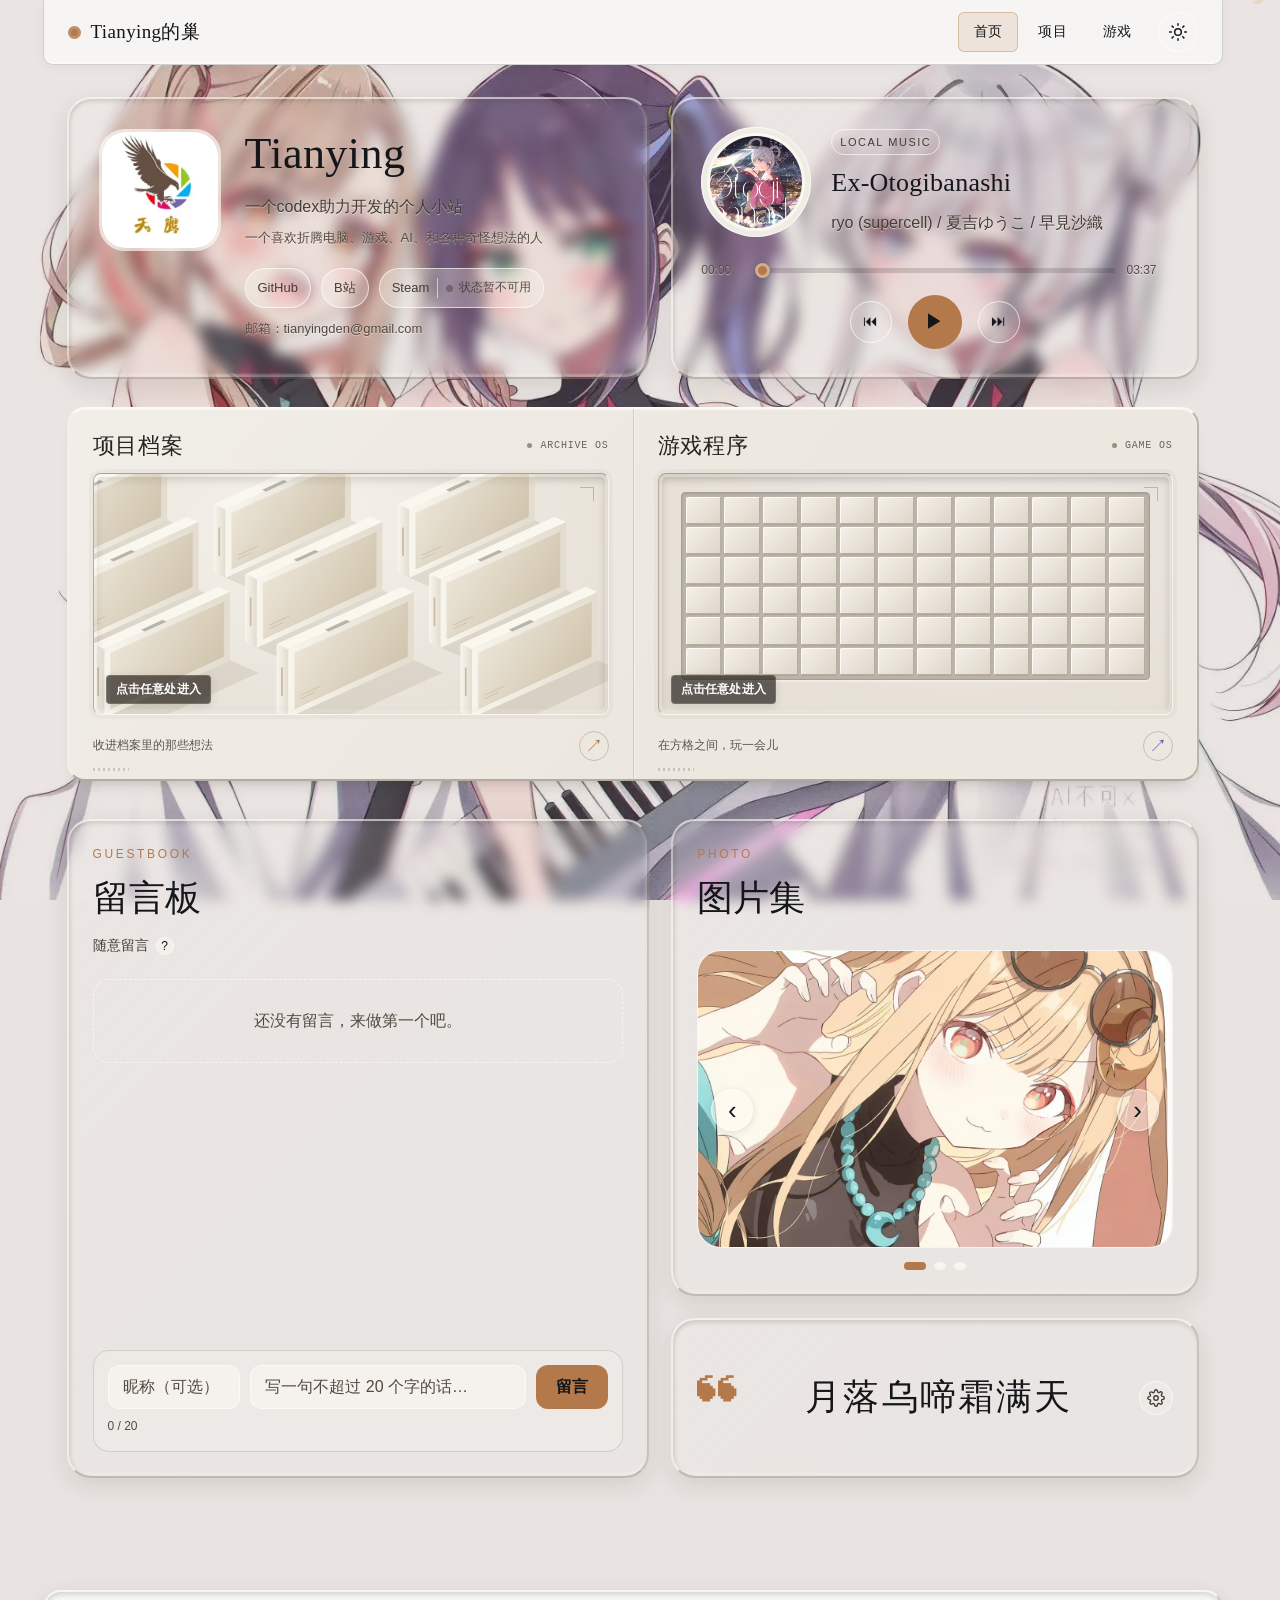
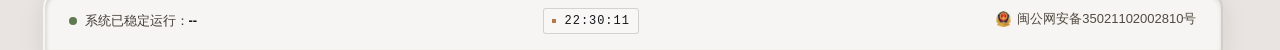
==== commit 2a1a980b: "Handle intentional portal transition cancellation" ====
--- a/index.html
+++ b/index.html
@@ -16,8 +16,8 @@
   <link rel="stylesheet" href="assets/css/style.css?v=20">
   <link rel="stylesheet" href="assets/css/home.css?v=4">
   <link rel="stylesheet" href="assets/css/home-access.css?v=5">
-  <link rel="stylesheet" href="assets/css/os-shell.css?v=1">
-  <script src="assets/js/os-shell.js?v=1"></script>
+  <link rel="stylesheet" href="assets/css/os-shell.css?v=2">
+  <script src="assets/js/os-shell.js?v=2"></script>
 </head>
 <body class="home-page" data-theme="light">
   <div class="bg" id="bg"></div>
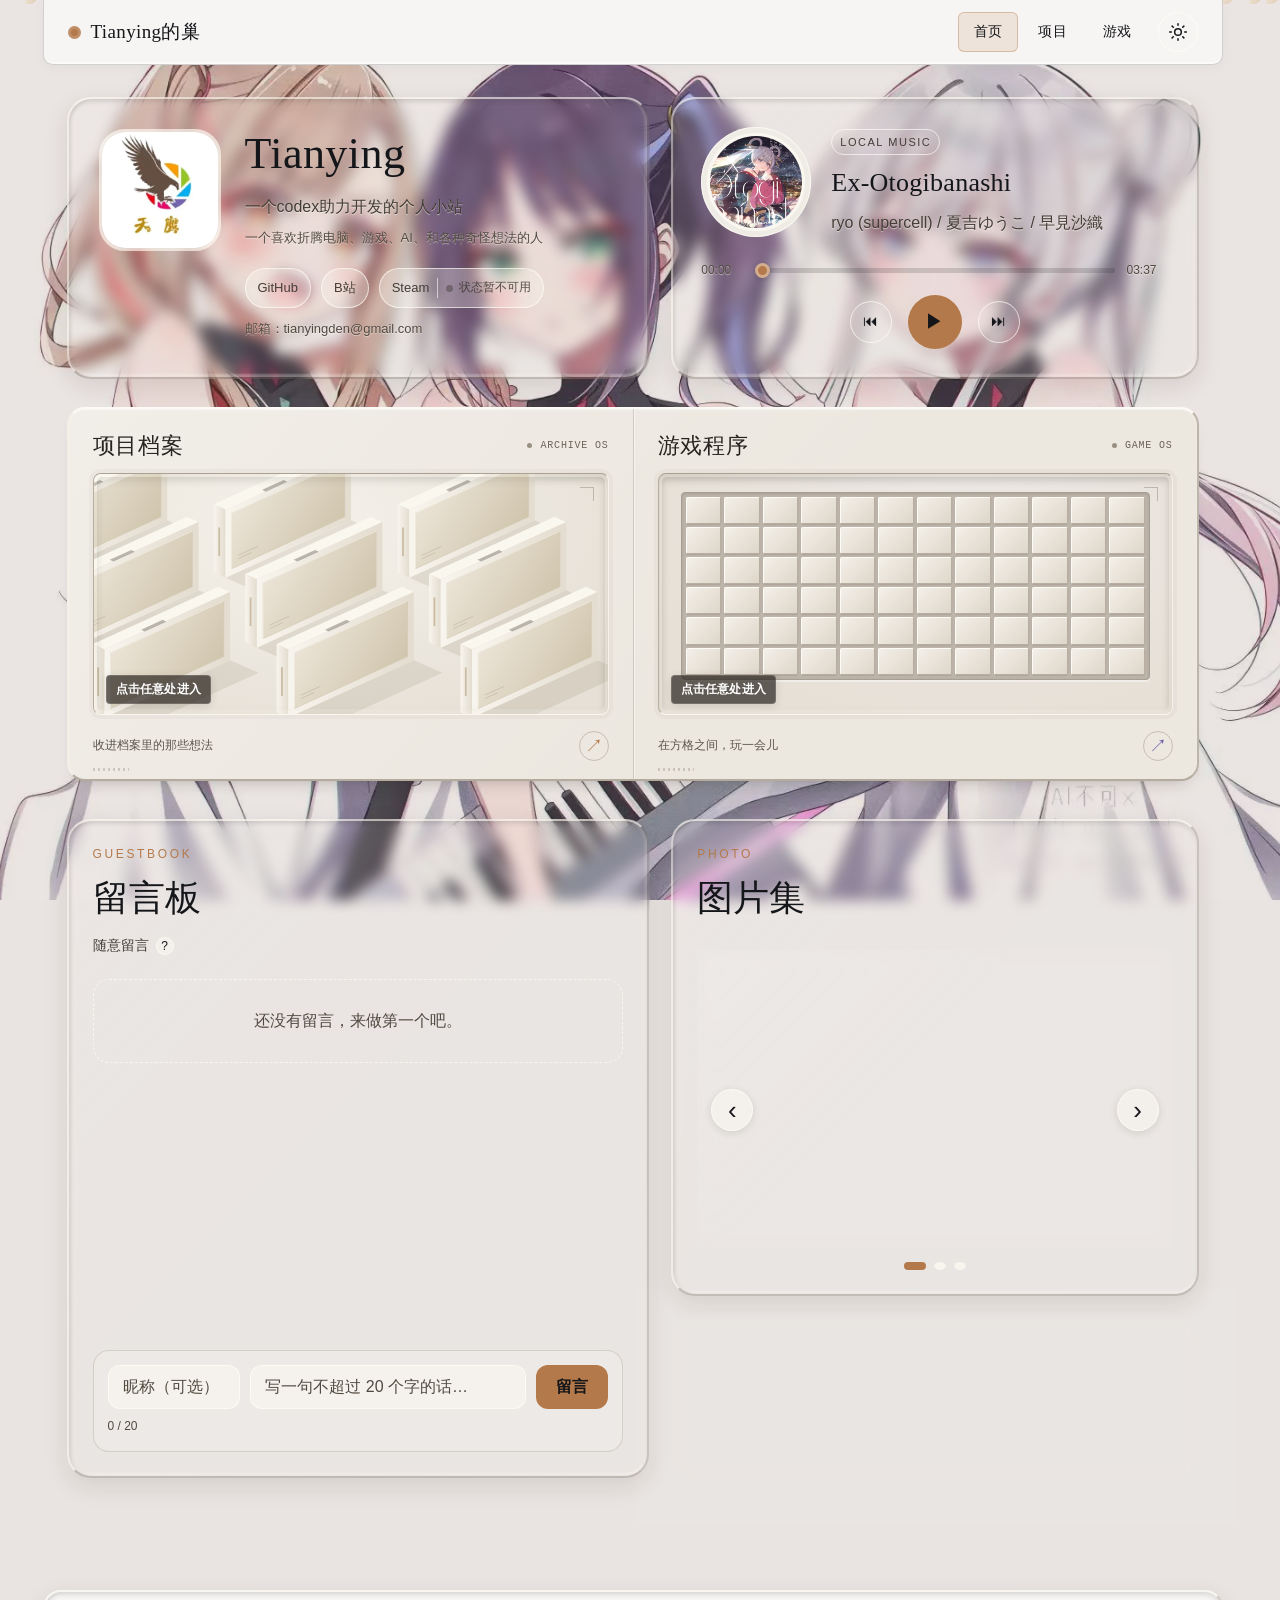
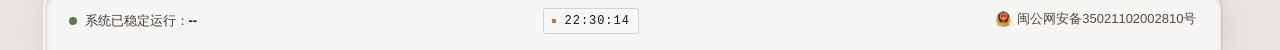
==== commit 368360b2: "Show sweeping Loading text during terminal page handoff" ====
--- a/index.html
+++ b/index.html
@@ -16,8 +16,8 @@
   <link rel="stylesheet" href="assets/css/style.css?v=20">
   <link rel="stylesheet" href="assets/css/home.css?v=4">
   <link rel="stylesheet" href="assets/css/home-access.css?v=5">
-  <link rel="stylesheet" href="assets/css/os-shell.css?v=2">
-  <script src="assets/js/os-shell.js?v=2"></script>
+  <link rel="stylesheet" href="assets/css/os-shell.css?v=3">
+  <script src="assets/js/os-shell.js?v=3"></script>
 </head>
 <body class="home-page" data-theme="light">
   <div class="bg" id="bg"></div>
--- a/assets/css/os-shell.css
+++ b/assets/css/os-shell.css
@@ -68,6 +68,37 @@
   contain: layout paint;
 }
 .os-portal-scene { position: absolute; left: 0; top: 0; transform-origin: 0 0; }
+.os-portal-loading {
+  position: absolute;
+  inset: 0;
+  display: grid;
+  place-items: center;
+  visibility: hidden;
+  color: #fff;
+  background: radial-gradient(ellipse at center, rgba(25,22,18,.22), transparent 65%);
+  font: 600 clamp(42px,6vw,84px)/1.1 var(--tk-sans);
+  letter-spacing: -.025em;
+  text-shadow: 0 2px 18px rgba(20,22,26,.38), 0 1px 3px rgba(20,22,26,.45);
+}
+.os-portal.is-loading .os-portal-loading { visibility: visible; }
+.os-portal-loading span {
+  position: relative;
+  color: rgba(255,255,255,.65);
+}
+.os-portal-loading span::after {
+  content: attr(data-label);
+  position: absolute;
+  inset: 0;
+  color: transparent;
+  text-shadow: none;
+  background: linear-gradient(90deg, transparent 35%, #fff 48%, transparent 61%);
+  background-size: 250% 100%;
+  background-position: 100% 0;
+  background-clip: text;
+  -webkit-background-clip: text;
+}
+.os-portal.is-loading .os-portal-loading span::after { animation: os-loading-sweep 1.25s linear infinite; }
+@keyframes os-loading-sweep { to { background-position: 0% 0; } }
 .os-portal .access-world { opacity: 1; }
 .os-portal.is-dark .preview-covered .preview-cell { background: linear-gradient(135deg,#d2c9bc,#b7ad9e); border-color: #e7dfd2 #948a7c #948a7c #e7dfd2; }
 .os-portal.is-dark .preview-reveal .preview-cell { background: #d4cbbc; }
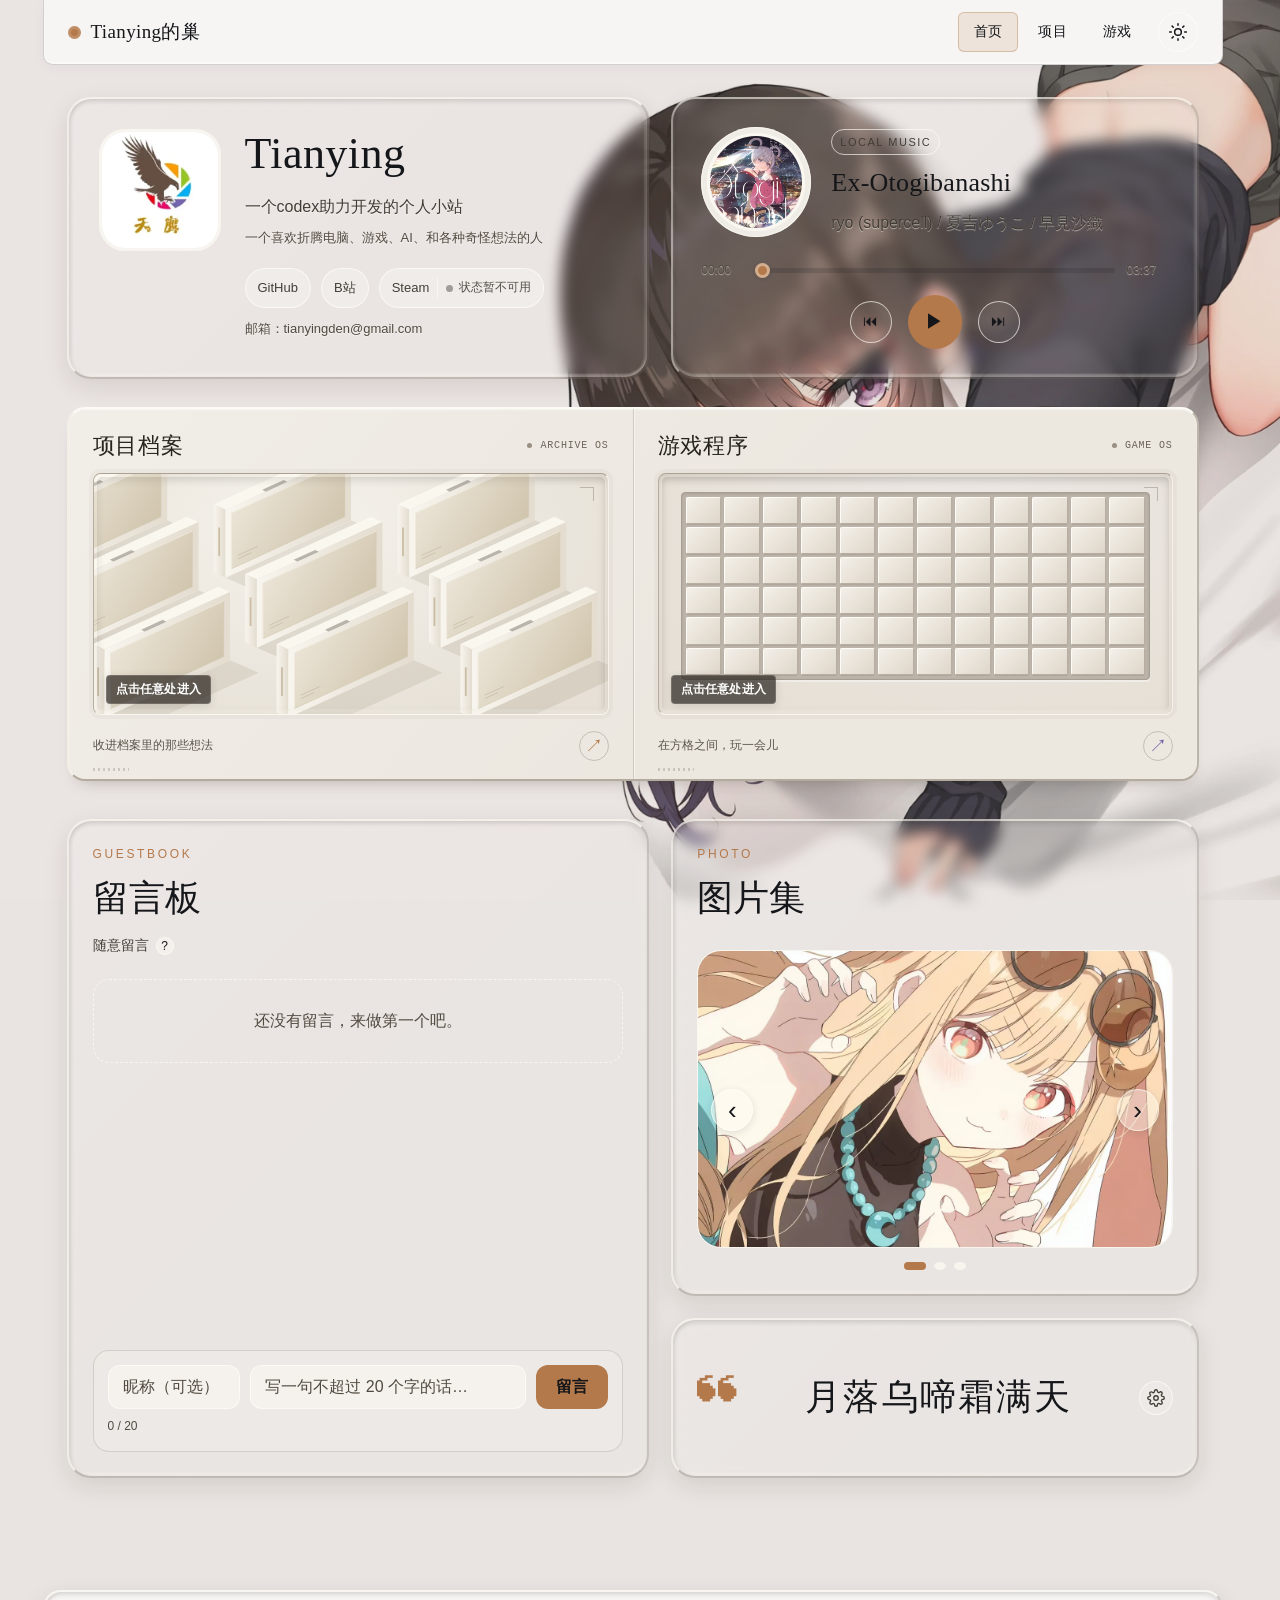
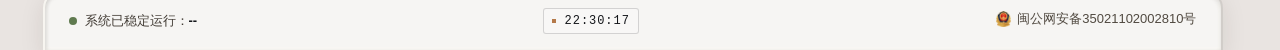
==== commit 41b7ed5e: "Replace home background with current desktop wallpaper" ====
--- a/index.html
+++ b/index.html
@@ -194,7 +194,7 @@
     <p id="lightboxCaption"></p>
   </div>
 
-  <script src="assets/js/main.js?v=15"></script>
+  <script src="assets/js/main.js?v=16"></script>
   <script src="assets/js/home-access.js?v=3"></script>
   <script src="assets/js/clock.js?v=2"></script>
 </body>
